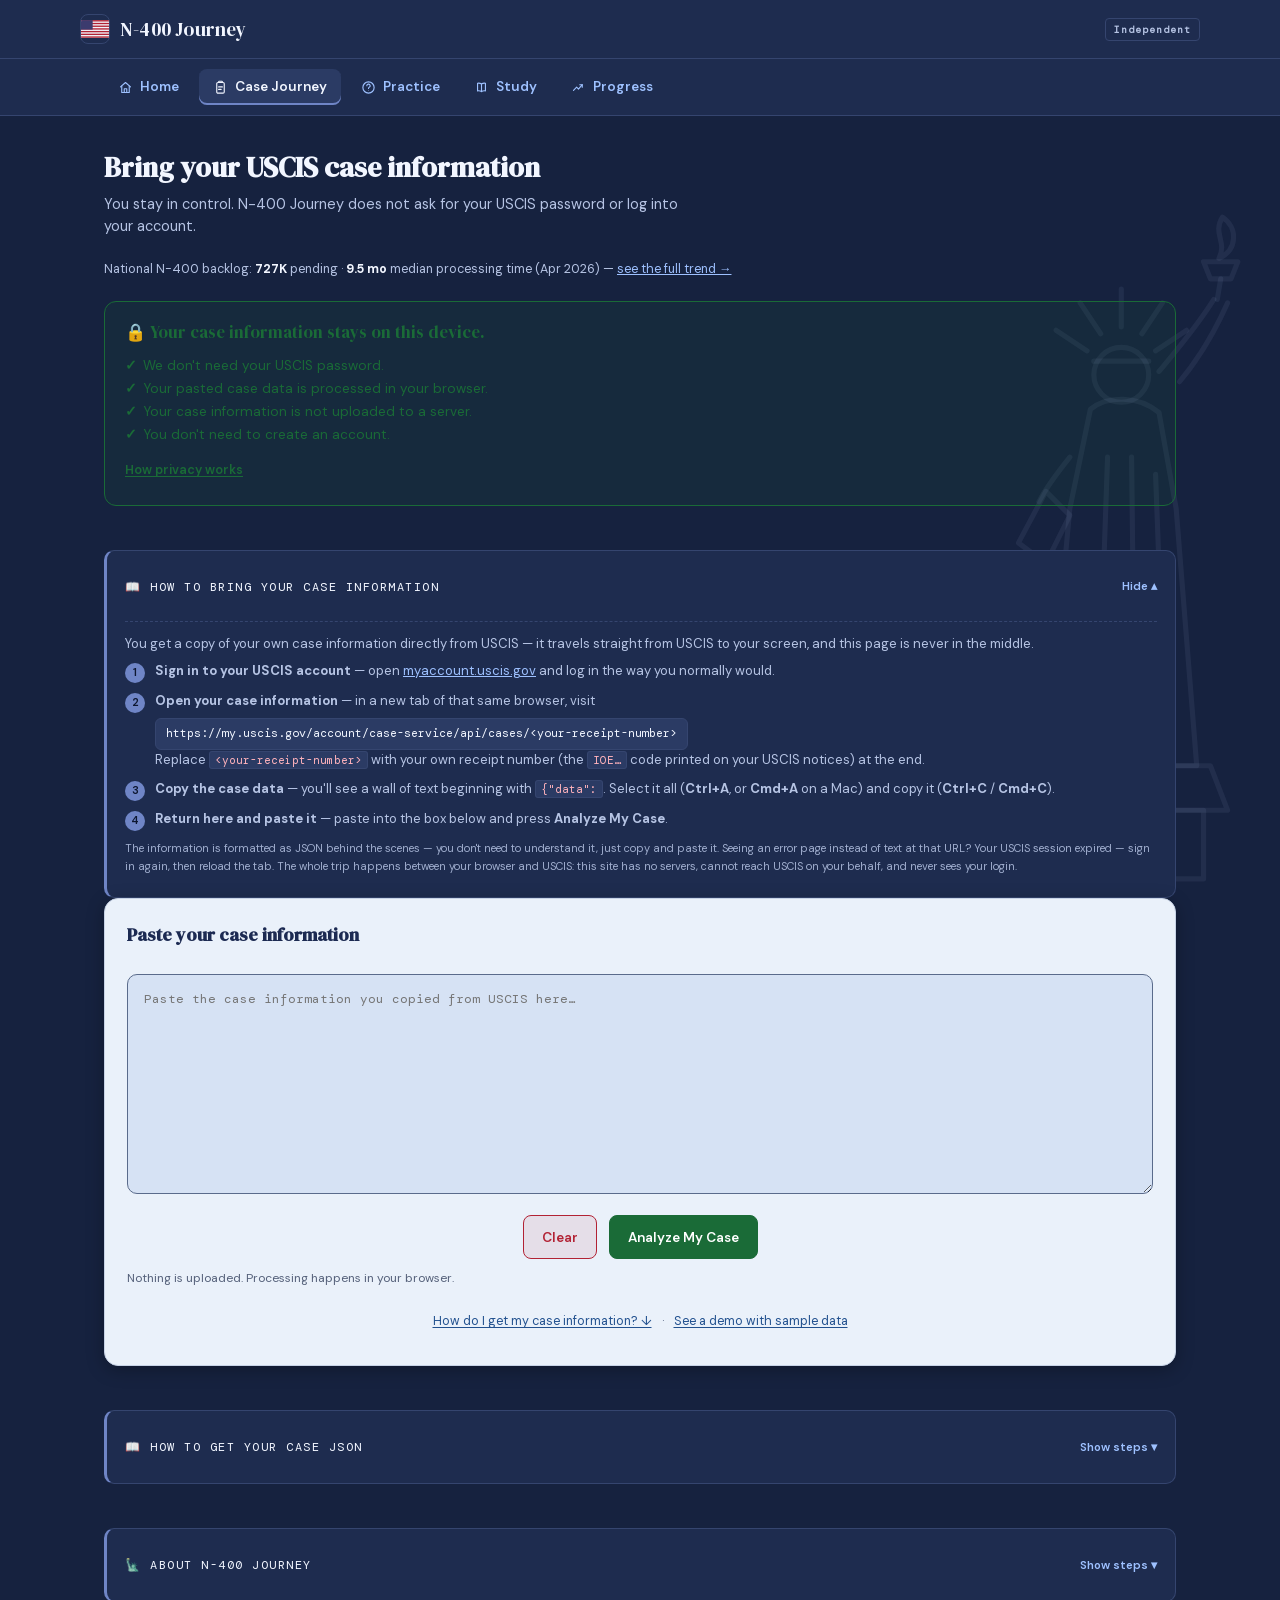
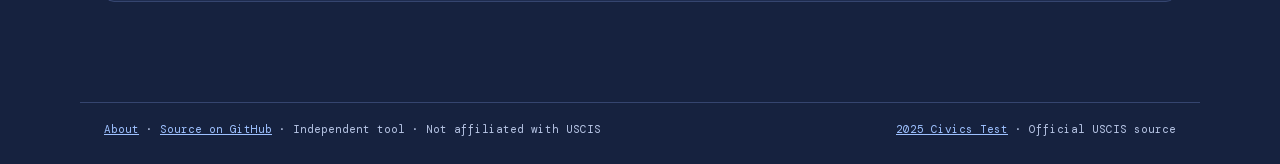
==== case.html @ 9c584781 "Fix unreadable text in Case Journey's "How privacy works" expandable The expanded paragraph used var" ====
<!DOCTYPE html>
<html lang="en">

<head>
  <meta charset="UTF-8" />
  <meta name="viewport" content="width=device-width, initial-scale=1.0" />
  <!-- Browser-enforced privacy: no outbound connections, no form submissions.
       connect-src 'none' means this page is physically unable to transmit your data. -->
  <meta http-equiv="Content-Security-Policy" content="default-src 'none'; script-src 'self'; style-src 'self' 'unsafe-inline'; font-src 'self'; img-src 'self' data:; connect-src 'none'; form-action 'none'; base-uri 'none'" />
  <title>Case Journey — Track Your N-400 Status | N-400 Journey</title>
  <meta name="description" content="Paste the case JSON from your own USCIS account to see a plain-language event timeline, appointment dates and where things stand. Part of N-400 Journey, unofficial and free." />
  <link rel="icon"
    href="data:image/svg+xml,<svg xmlns='http://www.w3.org/2000/svg' viewBox='0 0 60 38'><rect width='60' height='38' fill='%23f2f5fb'/><g fill='%23b22234'><rect y='0' width='60' height='2.9'/><rect y='5.8' width='60' height='2.9'/><rect y='11.6' width='60' height='2.9'/><rect y='17.4' width='60' height='2.9'/><rect y='23.2' width='60' height='2.9'/><rect y='29' width='60' height='2.9'/><rect y='34.8' width='60' height='2.9'/></g><rect width='25' height='20.3' fill='%233c3b6e'/></svg>" />
  <link rel="canonical" href="https://app.n400journey.workers.dev/case.html" />
  <meta name="author" content="rohitbobbili" />
  <meta name="theme-color" content="#16223f" />
  <meta property="og:type" content="website" />
  <meta property="og:site_name" content="N-400 Journey" />
  <meta property="og:title" content="Case Journey — Track Your N-400 Status | N-400 Journey" />
  <meta property="og:description" content="Paste the case JSON from your own USCIS account to see a plain-language event timeline, appointment dates and where things stand." />
  <meta property="og:url" content="https://app.n400journey.workers.dev/case.html" />
  <meta property="og:image" content="https://app.n400journey.workers.dev/og-image.png" />
  <meta property="og:image:width" content="1200" />
  <meta property="og:image:height" content="630" />
  <meta property="og:image:alt" content="N-400 Journey — an unofficial viewer for your own USCIS case data" />
  <meta name="twitter:card" content="summary_large_image" />
  <meta name="twitter:title" content="Case Journey — Track Your N-400 Status | N-400 Journey" />
  <meta name="twitter:description" content="Paste the case JSON from your own USCIS account to see a plain-language event timeline, appointment dates and where things stand." />
  <meta name="twitter:image" content="https://app.n400journey.workers.dev/og-image.png" />
  <link rel="stylesheet" href="css/style.css?v=29" />
  <link rel="stylesheet" href="css/civics.css?v=29" />
  <script type="application/ld+json">
  {
    "@context": "https://schema.org",
    "@graph": [
      {
        "@type": "WebApplication",
        "name": "N-400 Journey — Case Journey",
        "alternateName": "Unofficial USCIS Case Status JSON Viewer",
        "isPartOf": { "@type": "WebSite", "name": "N-400 Journey", "url": "https://app.n400journey.workers.dev/" },
        "url": "https://app.n400journey.workers.dev/case.html",
        "description": "Paste the case JSON from your USCIS account to see a plain-language event timeline, appointment dates and progress. Unofficial and free — runs in your browser.",
        "applicationCategory": "UtilitiesApplication",
        "operatingSystem": "Any browser",
        "browserRequirements": "Requires JavaScript",
        "isAccessibleForFree": true,
        "offers": { "@type": "Offer", "price": "0", "priceCurrency": "USD" },
        "license": "https://opensource.org/licenses/MIT",
        "isBasedOn": "https://github.com/rohitbobbili/uscis-tracker",
        "dateModified": "2026-09-27",
        "author": { "@type": "Person", "name": "rohitbobbili", "url": "https://github.com/rohitbobbili" },
        "maintainer": { "@type": "Person", "name": "rohitbobbili", "url": "https://github.com/rohitbobbili" },
        "disambiguatingDescription": "Independent open-source tool. Not affiliated with, endorsed by, or operated by USCIS or DHS, and not legal advice."
      },
      {
        "@type": "HowTo",
        "name": "How to get your USCIS case JSON",
        "description": "Retrieve your own case record from your USCIS online account so it can be read locally in the browser.",
        "totalTime": "PT3M",
        "step": [
          { "@type": "HowToStep", "position": 1, "name": "Sign in to USCIS", "text": "Open myaccount.uscis.gov and log in the way you normally would.", "url": "https://app.n400journey.workers.dev/case.html#instructions" },
          { "@type": "HowToStep", "position": 2, "name": "Open your case's data URL", "text": "In a new tab of the same browser, visit my.uscis.gov/account/case-service/api/cases/ followed by your own receipt number.", "url": "https://app.n400journey.workers.dev/case.html#instructions" },
          { "@type": "HowToStep", "position": 3, "name": "Copy everything on that page", "text": "Select all the text beginning with {\"data\": and copy it.", "url": "https://app.n400journey.workers.dev/case.html#instructions" },
          { "@type": "HowToStep", "position": 4, "name": "Paste and analyze", "text": "Paste it into the box at the top of the page and press Analyze Case.", "url": "https://app.n400journey.workers.dev/case.html#instructions" }
        ]
      }
    ]
  }
  </script>
</head>

<body>

  <!-- Statue of Liberty watermark (original line art) -->
  <svg class="statue-mark" viewBox="0 0 220 420" fill="none" stroke="currentColor" stroke-width="3"
    stroke-linecap="round" stroke-linejoin="round" aria-hidden="true">
    <path d="M163 10 C157 20 166 24 161 34 C172 29 172 16 163 10 Z" />
    <path d="M152 36 L172 36 L168 46 L156 46 Z" />
    <path d="M162 46 L160 58" />
    <path d="M158 58 C148 74 136 88 126 100" />
    <path d="M166 60 C158 78 148 94 138 106" />
    <path d="M104 74 L104 52" /> <path d="M92 78 L80 60" /> <path d="M116 78 L128 60" />
    <path d="M84 88 L66 76" /> <path d="M124 88 L142 76" />
    <circle cx="104" cy="102" r="16" />
    <path d="M88 94 L120 94" />
    <path d="M86 122 C96 114 114 114 126 124 L136 180 L148 330 L60 330 L74 180 Z" />
    <path d="M60 170 L44 200 L60 212 L74 184 Z" />
    <path d="M74 150 C66 160 60 168 56 176" />
    <path d="M96 150 L90 320" /> <path d="M110 150 L112 320" /> <path d="M124 160 L130 320" />
    <path d="M52 330 L156 330 L166 356 L42 356 Z" />
    <path d="M56 356 L152 356 L152 396 L56 396 Z" />
  </svg>

  <a class="skip-link" href="#main">Skip to the paste box</a>

  <div class="page">

    <!-- ══ HEADER — slim brand bar ══════════════════════════ -->
    <header class="header">
      <div class="hdr-inner">
        <a class="hdr-brand" href="index.html">
          <span class="hdr-mark" aria-hidden="true">
            <svg viewBox="0 0 60 38" xmlns="http://www.w3.org/2000/svg">
              <rect width="60" height="38" fill="#f2f5fb"/>
              <g fill="#b22234">
                <rect y="0" width="60" height="2.9"/><rect y="5.8" width="60" height="2.9"/>
                <rect y="11.6" width="60" height="2.9"/><rect y="17.4" width="60" height="2.9"/>
                <rect y="23.2" width="60" height="2.9"/><rect y="29" width="60" height="2.9"/>
                <rect y="34.8" width="60" height="2.9"/>
              </g>
              <rect width="25" height="20.3" fill="#3c3b6e"/>
            </svg>
          </span>
          <span class="hdr-word">N-400 Journey</span>
        </a>
        <span class="indie-badge">Independent</span>
      </div>
    </header>
    <nav class="site-nav" aria-label="Site">
      <div class="site-nav-inner">
          <a href="index.html"><svg viewBox="0 0 24 24" fill="none" stroke="currentColor" stroke-width="1.8" stroke-linecap="round" stroke-linejoin="round"><path d="M4 11 12 4l8 7"/><path d="M6 9.5V20h12V9.5"/><path d="M10 20v-6h4v6"/></svg><span>Home</span></a>
          <a href="case.html" aria-current="page"><svg viewBox="0 0 24 24" fill="none" stroke="currentColor" stroke-width="1.8" stroke-linecap="round" stroke-linejoin="round"><rect x="6" y="4" width="12" height="17" rx="2"/><path d="M9 4V3a1 1 0 0 1 1-1h4a1 1 0 0 1 1 1v1"/><path d="M9 11h6M9 15h4"/></svg><span>Case Journey</span></a>
          <a href="quiz.html"><svg viewBox="0 0 24 24" fill="none" stroke="currentColor" stroke-width="1.8" stroke-linecap="round" stroke-linejoin="round"><circle cx="12" cy="12" r="9"/><path d="M9.3 9.2a2.7 2.7 0 1 1 3.8 2.5c-.9.4-1.1 1-1.1 1.9"/><circle cx="12" cy="16.6" r=".65" fill="currentColor" stroke="none"/></svg><span>Practice</span></a>
          <a href="study.html"><svg viewBox="0 0 24 24" fill="none" stroke="currentColor" stroke-width="1.8" stroke-linecap="round" stroke-linejoin="round"><path d="M12 6.3c-1.6-1-4.2-1.4-6.3-1.1v12.2c2.1-.3 4.7.1 6.3 1.1c1.6-1 4.2-1.4 6.3-1.1V5.2c-2.1-.3-4.7.1-6.3 1.1Z"/><path d="M12 6.3v12.2"/></svg><span>Study</span></a>
          <a href="progress.html"><svg viewBox="0 0 24 24" fill="none" stroke="currentColor" stroke-width="1.8" stroke-linecap="round" stroke-linejoin="round"><path d="M4 16.5l5-5 3 3 6-7"/><path d="M14 7.5h4v4"/></svg><span>Progress</span></a>
      </div>
    </nav>

    <!-- ══ MAIN ══════════════════════════════════════════════ -->
    <main class="main" id="main">

      <div class="page-intro" style="margin-bottom:22px">
        <h1 style="color:var(--on-page)">Bring your USCIS case information</h1>
        <p>You stay in control. N-400 Journey does not ask for your USCIS password or log into your account.</p>
      </div>

      <p class="n400-context-line" id="n400ContextLine"></p>

      <div class="privacy-card">
        <div class="privacy-card-title">🔒 Your case information stays on this device.</div>
        <ul class="privacy-card-list">
          <li>We don't need your USCIS password.</li>
          <li>Your pasted case data is processed in your browser.</li>
          <li>Your case information is not uploaded to a server.</li>
          <li>You don't need to create an account.</li>
        </ul>
        <details class="privacy-card-details">
          <summary>How privacy works</summary>
          <p>Outbound connections are blocked by this page's Content-Security-Policy, which your browser enforces
            whether the code behaves or not (view source to verify) — this page is not just promising not to send
            data, it's technically unable to. A small status summary (not the full record) is saved on this
            device so it can show you what's changed since your last check; nothing is ever transmitted, and
            "Clear saved status" removes it at any time.</p>
        </details>
      </div>

      <!-- Walkthrough — open by default so a first-time visitor sees it
           without an extra click; still a <details> so it collapses out
           of the way for anyone who already knows the steps. -->
      <details class="api-guide" id="instructions" open>
        <summary>
          <h2 class="api-guide-title">📖 How to bring your case information</h2>
          <span class="guide-toggle"></span>
        </summary>
        <div class="api-guide-body">
          <p>You get a copy of your own case information directly from USCIS — it travels straight from USCIS to
            your screen, and this page is never in the middle.</p>
          <div class="api-step"><span class="step-num">1</span><span><strong>Sign in to your USCIS account</strong> — open
              <a href="https://myaccount.uscis.gov/sign-in" target="_blank"
                rel="noopener noreferrer">myaccount.uscis.gov</a> and log in the way you normally would.</span></div>
          <div class="api-step"><span class="step-num">2</span><span><strong>Open your case information</strong> — in a
              new tab of that same browser, visit<br />
              <code class="api-url">https://my.uscis.gov/account/case-service/api/cases/&lt;your-receipt-number&gt;</code><br />
              Replace <code class="inline-code">&lt;your-receipt-number&gt;</code> with your own receipt number (the
              <code class="inline-code">IOE…</code> code printed on your USCIS notices) at the end.</span></div>
          <div class="api-step"><span class="step-num">3</span><span><strong>Copy the case data</strong> —
              you'll see a wall of text beginning with <code class="inline-code">{"data":</code>. Select it all
              (<strong>Ctrl+A</strong>, or <strong>Cmd+A</strong> on a Mac) and copy it (<strong>Ctrl+C</strong> /
              <strong>Cmd+C</strong>).</span></div>
          <div class="api-step"><span class="step-num">4</span><span><strong>Return here and paste it</strong> —
              paste into the box below and press <strong>Analyze My Case</strong>.</span></div>
          <p class="guide-note">The information is formatted as JSON behind the scenes — you don't need to
            understand it, just copy and paste it. Seeing an error page instead of text at that URL? Your USCIS
            session expired — sign in again, then reload the tab. The whole trip happens between your browser and
            USCIS: this site has no servers, cannot reach USCIS on your behalf, and never sees your login.</p>
        </div>
      </details>

      <section class="input-section">
        <h2 class="input-section-title">Paste your case information</h2>
        <textarea id="jsonInput" spellcheck="false" autocomplete="off" autocorrect="off" autocapitalize="off" aria-label="Paste your case information here" placeholder="Paste the case information you copied from USCIS here…"></textarea>
        <div class="error-bar" id="errorBar" role="alert"></div>
        <p id="statusMsg" class="visually-hidden" role="status" aria-live="polite"></p>

        <div class="input-actions">
          <button class="btn btn-clear" id="clearBtn">Clear</button>
          <button class="btn btn-analyze" id="analyzeBtn">Analyze My Case</button>
        </div>
        <p class="input-note">Nothing is uploaded. Processing happens in your browser.</p>
        <div class="input-help">
          <button type="button" class="link-btn" id="helpLink">How do I get my case information? ↓</button>
          <span class="help-sep">·</span>
          <button type="button" class="link-btn" id="demoBtn">See a demo with sample data</button>
        </div>

      </section>

      <!-- Sits directly above the output it's summarizing, so the
           post-Analyze auto-scroll (which targets this element when it
           has content) lands the applicant on "what changed" first,
           rather than skipping past it into the raw case details. Still
           its own independently-shown element (not nested in #output),
           so a returning visitor sees their last known status here even
           before pasting anything new. -->
      <div class="case-status-strip" id="caseStatusStrip" style="display:none"></div>

      <!-- Output -->
      <div id="output" style="display:none">
        <div class="case-details-grid" id="caseDetailsGrid"></div>

        <section>
          <h2 class="sec-heading"><span class="star">★</span> The Road So Far — Event Timeline</h2>
          <p class="sec-note">Dates show when USCIS recorded each step. Repeated entries are grouped.</p>
          <div class="timeline" id="timeline"></div>
        </section>

        <section>
          <h2 class="sec-heading"><span class="star">★</span> Where Things Stand</h2>
          <div class="summary-card" id="summaryCard"></div>
        </section>

        <details class="tech-data-toggle">
          <summary>View technical case data</summary>
          <p class="guide-note">This is the same information above, shown as the raw record USCIS returned — the
            event codes, timestamps, and field names the timeline and summary were built from.</p>
          <pre class="tech-data-pre" id="techDataPre"></pre>
        </details>
      </div>

      <!-- Instructions (collapsible) -->
      <details class="api-guide" id="instructions">
        <summary>
          <h2 class="api-guide-title">📖 How to Get Your Case JSON</h2>
          <span class="guide-toggle"></span>
        </summary>
        <div class="api-guide-body">
          <p>The tracker reads a copy of your case record that you fetch yourself — it travels straight from USCIS to
            your screen, and this page is never in the middle.</p>
          <div class="api-step"><span class="step-num">1</span><span><strong>Sign in to USCIS</strong> — open
              <a href="https://myaccount.uscis.gov/sign-in" target="_blank"
                rel="noopener noreferrer">myaccount.uscis.gov</a> and log in the way you normally would.</span></div>
          <div class="api-step"><span class="step-num">2</span><span><strong>Open your case's data URL</strong> — in a
              new tab of that same browser, visit<br />
              <code class="api-url">https://my.uscis.gov/account/case-service/api/cases/&lt;your-receipt-number&gt;</code><br />
              Replace <code class="inline-code">&lt;your-receipt-number&gt;</code> with your own receipt number (the
              <code class="inline-code">IOE…</code> code printed on your USCIS notices) at the end.</span></div>
          <div class="api-step"><span class="step-num">3</span><span><strong>Copy everything on that page</strong> —
              you'll see a wall of text beginning with <code class="inline-code">{"data":</code>. Select it all
              (<strong>Ctrl+A</strong>, or <strong>Cmd+A</strong> on a Mac) and copy it (<strong>Ctrl+C</strong> /
              <strong>Cmd+C</strong>).</span></div>
          <div class="api-step"><span class="step-num">4</span><span><strong>Come back and analyze</strong> — paste
              into the box at the top of this page and press <strong>Analyze Case</strong>.</span></div>
          <p class="guide-note">Seeing an error page instead of text at that URL? Your USCIS session expired — sign in
            again, then reload the tab. The whole trip happens between your browser and USCIS: this site has no
            servers, cannot reach USCIS on your behalf, and never sees your login.</p>
        </div>
      </details>

      <!-- About & Important (collapsible) — one section, not two -->
      <details class="api-guide" id="about">
        <summary>
          <h2 class="api-guide-title">🗽 About N-400 Journey</h2>
          <span class="guide-toggle"></span>
        </summary>
        <div class="api-guide-body">
          <p>N-400 Journey is a personal project by one person
            (<a href="https://github.com/rohitbobbili" target="_blank" rel="noopener noreferrer">rohitbobbili</a>),
            not a company — a free companion for people navigating their own N-400 naturalization case. It has
            two independent tools.</p>

          <p><strong>Case Journey</strong> reformats the case JSON your own USCIS account already gives you into
            a plain-language event timeline. It can't look anything up or predict a decision — it only
            reorganizes data you already have. Event-code names follow the publicly published
            <a href="https://niem.github.io/model/5.0/scr/BenefitDocumentStatusCategoryCodeSimpleType/" target="_blank" rel="noopener noreferrer">NIEM
            v5.0 code list</a>; the plain-language explanations are my own reading of those codes, not official
            USCIS definitions.</p>

          <p><strong>Learning Journey</strong> is a practice quiz for the 2025 civics test's 128 official
            questions, sourced from the
            <a href="https://www.uscis.gov/sites/default/files/document/questions-and-answers/2025-Civics-Test-128-Questions-and-Answers.pdf" target="_blank" rel="noopener noreferrer">official
            USCIS 2025 Civics Test PDF</a>, including a Test Simulation mode built to the real interview format
            (up to 20 questions, 12 correct required).</p>

          <p><strong>Both run entirely in your browser.</strong> There are no servers, no accounts, and no
            analytics — case data and practice progress never leave your device. That isn't only a promise: the
            page's Content-Security-Policy forbids outbound connections and form submissions, and your browser
            enforces that whether the code behaves or not (view source to verify). Case Journey keeps a small
            status summary in local storage — status, key dates, event codes seen — so it can tell you what's
            changed the next time you check; it never keeps the full record you pasted, and "Clear saved
            status" removes it.</p>

          <p>The entire source is public under an MIT licence at
            <a href="https://github.com/rohitbobbili/uscis-tracker" target="_blank" rel="noopener noreferrer">github.com/rohitbobbili/uscis-tracker</a>.
            If something looks wrong, please
            <a href="https://github.com/rohitbobbili/uscis-tracker/issues" target="_blank" rel="noopener noreferrer">open
            an issue</a> — that's the fastest way to reach me.</p>

          <p class="guide-note">Last reviewed <time datetime="2026-09-27">27 September 2026</time>.</p>

          <div class="about-important">
            <h3>IMPORTANT</h3>
            <p><strong>N-400 Journey is an independent tool and is not affiliated with, endorsed by, or operated
              by USCIS.</strong> Nobody at USCIS has reviewed it or knows it exists. For official information
              about your case or the naturalization process, always rely on
              <a href="https://www.uscis.gov/" target="_blank" rel="noopener noreferrer">USCIS directly</a> — if
              this page and an official notice ever disagree, the notice is right.</p>
            <p>Nothing here is legal advice, and it comes with no warranty of any kind. No arrangement of
              case-status codes reliably predicts a decision or how long one will take, and civics-test practice
              doesn't guarantee a real-test result. For anything that actually matters, speak with a licensed
              immigration attorney or a DOJ-accredited representative.</p>
          </div>
        </div>
      </details>

    </main>

    <!-- ══ FOOTER ════════════════════════════════════════════ -->
    <footer class="footer">
      <div><a href="#about">About</a> · <a href="https://github.com/rohitbobbili/uscis-tracker" target="_blank" rel="noopener noreferrer">Source on GitHub</a> · Independent tool · Not affiliated with USCIS</div>
      <div><a href="https://www.uscis.gov/sites/default/files/document/questions-and-answers/2025-Civics-Test-128-Questions-and-Answers.pdf"
          target="_blank" rel="noopener noreferrer">2025 Civics Test</a> · Official USCIS source</div>
    </footer>
  </div>

  <script src="js/case-history.js?v=29"></script>
  <script src="data/n400-quarterly.js?v=29"></script>
  <script src="js/main.js?v=29"></script>
</body>

</html>
---- css/style.css ----
/* ── Self-hosted fonts ─────────────────────────────────────────
   DM Sans / DM Serif Display / DM Mono, SIL Open Font License 1.1
   (see fonts/OFL.txt). Served from this origin so the page makes no
   third-party requests at all — see the privacy note on the page.
   DM Sans is a variable font: one file per style covers every weight.
   ───────────────────────────────────────────────────────────── */
@font-face {
  font-family: 'DM Sans';
  font-style: normal;
  font-weight: 100 1000;
  font-display: swap;
  src: url('../fonts/dm-sans-upright-latin.woff2') format('woff2');
  unicode-range: U+0000-00FF, U+0131, U+0152-0153, U+02BB-02BC, U+02C6, U+02DA, U+02DC, U+0304, U+0308, U+0329, U+2000-206F, U+20AC, U+2122, U+2191, U+2193, U+2212, U+2215, U+FEFF, U+FFFD;
}
@font-face {
  font-family: 'DM Sans';
  font-style: normal;
  font-weight: 100 1000;
  font-display: swap;
  src: url('../fonts/dm-sans-upright-latin-ext.woff2') format('woff2');
  unicode-range: U+0100-02BA, U+02BD-02C5, U+02C7-02CC, U+02CE-02D7, U+02DD-02FF, U+0304, U+0308, U+0329, U+1D00-1DBF, U+1E00-1E9F, U+1EF2-1EFF, U+2020, U+20A0-20AB, U+20AD-20C0, U+2113, U+2C60-2C7F, U+A720-A7FF;
}
@font-face {
  font-family: 'DM Sans';
  font-style: italic;
  font-weight: 100 1000;
  font-display: swap;
  src: url('../fonts/dm-sans-italic-latin.woff2') format('woff2');
  unicode-range: U+0000-00FF, U+0131, U+0152-0153, U+02BB-02BC, U+02C6, U+02DA, U+02DC, U+0304, U+0308, U+0329, U+2000-206F, U+20AC, U+2122, U+2191, U+2193, U+2212, U+2215, U+FEFF, U+FFFD;
}
@font-face {
  font-family: 'DM Sans';
  font-style: italic;
  font-weight: 100 1000;
  font-display: swap;
  src: url('../fonts/dm-sans-italic-latin-ext.woff2') format('woff2');
  unicode-range: U+0100-02BA, U+02BD-02C5, U+02C7-02CC, U+02CE-02D7, U+02DD-02FF, U+0304, U+0308, U+0329, U+1D00-1DBF, U+1E00-1E9F, U+1EF2-1EFF, U+2020, U+20A0-20AB, U+20AD-20C0, U+2113, U+2C60-2C7F, U+A720-A7FF;
}
@font-face {
  font-family: 'DM Serif Display';
  font-style: normal;
  font-weight: 400;
  font-display: swap;
  src: url('../fonts/dm-serif-display-400-latin.woff2') format('woff2');
  unicode-range: U+0000-00FF, U+0131, U+0152-0153, U+02BB-02BC, U+02C6, U+02DA, U+02DC, U+0304, U+0308, U+0329, U+2000-206F, U+20AC, U+2122, U+2191, U+2193, U+2212, U+2215, U+FEFF, U+FFFD;
}
@font-face {
  font-family: 'DM Serif Display';
  font-style: normal;
  font-weight: 400;
  font-display: swap;
  src: url('../fonts/dm-serif-display-400-latin-ext.woff2') format('woff2');
  unicode-range: U+0100-02BA, U+02BD-02C5, U+02C7-02CC, U+02CE-02D7, U+02DD-02FF, U+0304, U+0308, U+0329, U+1D00-1DBF, U+1E00-1E9F, U+1EF2-1EFF, U+2020, U+20A0-20AB, U+20AD-20C0, U+2113, U+2C60-2C7F, U+A720-A7FF;
}
@font-face {
  font-family: 'DM Mono';
  font-style: normal;
  font-weight: 400;
  font-display: swap;
  src: url('../fonts/dm-mono-400-latin.woff2') format('woff2');
  unicode-range: U+0000-00FF, U+0131, U+0152-0153, U+02BB-02BC, U+02C6, U+02DA, U+02DC, U+0304, U+0308, U+0329, U+2000-206F, U+20AC, U+2122, U+2191, U+2193, U+2212, U+2215, U+FEFF, U+FFFD;
}
@font-face {
  font-family: 'DM Mono';
  font-style: normal;
  font-weight: 400;
  font-display: swap;
  src: url('../fonts/dm-mono-400-latin-ext.woff2') format('woff2');
  unicode-range: U+0100-02BA, U+02BD-02C5, U+02C7-02CC, U+02CE-02D7, U+02DD-02FF, U+0304, U+0308, U+0329, U+1D00-1DBF, U+1E00-1E9F, U+1EF2-1EFF, U+2020, U+20A0-20AB, U+20AD-20C0, U+2113, U+2C60-2C7F, U+A720-A7FF;
}

/* ── Red / White / Blue — flag palette ─────────────────────── */
:root {
  /* Page — deep navy, picked to continue the banner's own dark tone */
  --bg: #16223f;
  --on-page: #f2f6ff;
  --on-page-muted: #b6c4e4;
  --page-border: #35456f;
  /* WCAG 1.4.11 — boundaries/state indicators that must clear 3:1 */
  --ui-line: #5a6b8b;
  --page-panel: #1e2c4f;
  --page-panel-inset: #2b3b64;
  --page-link: #9ec1ff;
  --page-accent: #ef7d88;
  --rule-blue: #6f85c6;
  --surface: #eaf1fa;
  --surface2: #d6e2f4;
  --border: #c7d3e6;
  --shadow: rgba(0, 0, 0, .28);
  --navy: #1c2a52;
  --navy-dim: rgba(28, 42, 82, .08);
  --red-flag: #b22234;
  --red-flag-dim: rgba(178, 34, 52, .09);
  --gold: #7a5200;
  --gold-bright: #d4a843;
  --gold-dim: rgba(154, 103, 0, .12);
  --green: #1a6b37;
  --green-dim: rgba(26, 107, 55, .12);
  --blue: #22518f;
  --blue-dim: rgba(34, 81, 143, .12);
  --purple: #5c3d94;
  --purple-dim: rgba(92, 61, 148, .12);
  --orange: #8f4a00;
  --orange-dim: rgba(143, 74, 0, .12);
  --red: #b3222e;
  --red-dim: rgba(179, 34, 46, .1);
  --text: #1f2637;
  --text-muted: #55617a;
  --text-dim: #55637f;
  --statue: rgba(190, 212, 255, .07);
  --road: #4a5b86;
  --road-dash: #7387bd;
  --star-done: #1c2a52;
  --stripe-red: #b22234;
  --stripe-white: #f2f5fb;
  --canton: #3c3b6e;
}

* { box-sizing: border-box; margin: 0; padding: 0; }

body {
  background: var(--bg);
  color: var(--text);
  font-family: 'DM Sans', sans-serif;
  min-height: 100vh;
  line-height: 1.5;
}

a { color: var(--blue); }

.skip-link {
  position: absolute;
  left: 8px;
  top: -60px;
  z-index: 10;
  background: var(--surface);
  color: var(--navy);
  border: 2px solid var(--navy);
  border-radius: 8px;
  padding: 10px 16px;
  font-size: 14px;
  font-weight: 600;
  transition: top .15s;
}

.skip-link:focus { top: 8px; }

/* ══ SITE NAVIGATION ══════════════════════════════════════════
   Shared across all four pages (tracker, quiz, study, progress).
   Sits directly under the flag banner as its own strip. */
.site-nav {
  background: var(--page-panel);
  border-bottom: 1px solid var(--page-border);
}

.site-nav-inner {
  max-width: 1120px;
  margin: 0 auto;
  padding: 10px 24px;
  display: flex;
  flex-wrap: wrap;
  gap: 6px;
}

.site-nav a {
  display: inline-flex;
  align-items: center;
  gap: 7px;
  padding: 8px 14px;
  border-radius: 8px;
  font-size: 13.5px;
  font-weight: 600;
  color: var(--page-link);
  text-decoration: none;
  min-height: 36px;
}

.site-nav a:hover { background: var(--page-panel-inset); color: var(--on-page); }

.site-nav a[aria-current="page"] {
  background: var(--page-panel-inset);
  color: var(--on-page);
  box-shadow: inset 0 -2px 0 var(--rule-blue);
}

.site-nav a svg { width: 15px; height: 15px; flex-shrink: 0; }

/* Panel titles are real headings now; keep them looking identical. */
h2.api-guide-title { margin: 0; font-weight: inherit; }

.visually-hidden {
  position: absolute;
  width: 1px; height: 1px;
  margin: -1px; padding: 0;
  overflow: hidden;
  clip: rect(0 0 0 0);
  white-space: nowrap;
  border: 0;
}

/* Keyboard focus has to survive both the navy page and the light cards,
   so pair a dark ring with a light halo — one of the two always shows. */
:focus-visible {
  outline: 2px solid #0b1730;
  outline-offset: 2px;
  box-shadow: 0 0 0 5px #7fb6ff;
  border-radius: 4px;
}

.btn:focus-visible, summary:focus-visible { border-radius: 8px; }

/* ══ STATUE WATERMARK ═════════════════════════════════════ */
.statue-mark {
  position: fixed;
  right: -40px;
  bottom: -20px;
  height: 80vh;
  width: auto;
  pointer-events: none;
  z-index: 0;
  color: var(--statue);
}

@media (max-width: 820px) {
  .statue-mark { display: none; }
}

.page { position: relative; z-index: 1; }

/* ══ HEADER — a slim brand bar, not a full-bleed banner ═══
   Dialed back from an earlier full-width animated flag: this is a
   product used on a phone, possibly anxiously, more than once a
   week. It should read as a calm, trustworthy tool, not a hero
   section. Patriotic content still exists (the mark, the journey
   flag at Test Simulation's finish line) — just proportionate. */
.header {
  background: var(--page-panel);
  border-bottom: 1px solid var(--page-border);
  padding: 14px 24px;
}

.hdr-inner {
  max-width: 1120px;
  margin: 0 auto;
  display: flex;
  align-items: center;
  gap: 14px;
}

.hdr-brand {
  display: flex;
  align-items: center;
  gap: 10px;
  text-decoration: none;
  color: var(--on-page);
  margin-right: auto;
}

.hdr-mark {
  width: 30px;
  height: 30px;
  border-radius: 8px;
  overflow: hidden;
  flex-shrink: 0;
  border: 1px solid var(--page-border);
}

.hdr-mark svg { width: 100%; height: 100%; display: block; }

.hdr-word {
  font-family: 'DM Serif Display', serif;
  font-size: 19px;
  letter-spacing: .2px;
  line-height: 1;
}

.indie-badge {
  font-family: 'DM Mono', monospace;
  font-size: 10px;
  font-weight: 600;
  letter-spacing: 1px;
  color: var(--on-page-muted);
  background: transparent;
  border: 1px solid var(--page-border);
  border-radius: 4px;
  padding: 3px 8px;
  white-space: nowrap;
  flex-shrink: 0;
}

/* ══ MAIN ═════════════════════════════════════════════════ */
.main { max-width: 1120px; margin: 0 auto; padding: 30px 24px 70px; }

.sec-heading {
  font-family: 'DM Serif Display', serif;
  font-size: 22px;
  letter-spacing: .5px;
  color: var(--on-page);
  margin: 36px 0 18px;
  padding-bottom: 12px;
  position: relative;
}

.sec-heading::after {
  content: '';
  position: absolute;
  left: 0; bottom: 0;
  width: 100%; height: 7px;
  border-radius: 3px;
  background: linear-gradient(to bottom,
    var(--stripe-red) 0 33%,
    #ffffff 33% 67%,
    var(--rule-blue) 67% 100%);
  box-shadow: 0 0 0 1px var(--page-border);
}

.sec-heading .star { color: var(--page-accent); font-size: 15px; }

/* Input panel */
/* ══ PRIVACY CARD — prominent, plain-English, ahead of the walkthrough ══ */
.privacy-card {
  background: var(--green-dim); border: 1px solid var(--green);
  border-radius: 12px; padding: 18px 20px; margin-bottom: 20px;
}
.privacy-card-title { font-family: 'DM Serif Display', serif; font-size: 17px; color: var(--green); margin-bottom: 10px; }
.privacy-card-list { list-style: none; margin: 0 0 4px; padding: 0; }
.privacy-card-list li {
  font-size: 13.5px; color: var(--green); line-height: 1.7; padding-left: 18px; position: relative;
}
.privacy-card-list li::before { content: '✓'; position: absolute; left: 0; font-weight: 700; }
.privacy-card-details { margin-top: 8px; }
.privacy-card-details summary {
  cursor: pointer; list-style: none; font-size: 12.5px; font-weight: 600; color: var(--green);
  text-decoration: underline; text-underline-offset: 2px; min-height: 32px; display: inline-flex; align-items: center;
}
.privacy-card-details summary::-webkit-details-marker { display: none; }
.privacy-card-details p {
  margin-top: 8px; font-size: 12.5px; color: var(--on-page-muted); line-height: 1.6; max-width: 68ch;
}

.input-section {
  background: var(--surface);
  border: 1px solid var(--border);
  border-radius: 14px;
  padding: 22px;
  box-shadow: 0 4px 18px var(--shadow);
}
.input-section-title { font-family: 'DM Serif Display', serif; font-size: 18px; color: var(--navy); margin-bottom: 12px; }
.input-note { font-size: 12px; color: var(--text-muted); margin: 10px 0 0; }

textarea#jsonInput {
  width: 100%;
  min-height: 220px;
  background: var(--surface2);
  color: var(--text);
  border: 1px solid var(--border);
  border-radius: 10px;
  font-family: 'DM Mono', monospace;
  font-size: 12.5px;
  line-height: 1.6;
  padding: 14px 16px;
  resize: vertical;
  margin-top: 14px;
}

/* The paste box is the page's primary control; it has to read as one. */
textarea#jsonInput { border-color: var(--ui-line); }

textarea#jsonInput:focus { border-color: var(--navy); }

.error-bar {
  display: none;
  background: var(--red-dim);
  border: 1px solid var(--red);
  color: var(--red);
  border-radius: 8px;
  font-size: 13px;
  padding: 10px 14px;
  margin-top: 12px;
}

.error-bar.show { display: block; }

.input-actions { display: flex; justify-content: center; gap: 12px; margin-top: 14px; }

.input-help {
  display: flex;
  align-items: center;
  justify-content: center;
  gap: 8px;
  flex-wrap: wrap;
  margin-top: 12px;
  font-size: 12.5px;
}

.link-btn {
  background: none;
  border: none;
  display: inline-flex;
  align-items: center;
  min-height: 44px;
  padding: 4px 2px;
  font-family: 'DM Sans', sans-serif;
  font-size: 12.5px;
  color: var(--blue);
  text-decoration: underline;
  text-underline-offset: 2px;
  cursor: pointer;
}

.link-btn:hover { color: var(--navy); }
.help-sep { color: var(--text-dim); }

.btn {
  font-family: 'DM Sans', sans-serif;
  font-size: 13.5px;
  font-weight: 600;
  border-radius: 8px;
  padding: 9px 18px;
  min-height: 44px;
  cursor: pointer;
  border: 1px solid var(--border);
  transition: all .15s;
}

.btn-clear {
  background: var(--red-flag-dim);
  border-color: var(--red-flag);
  color: var(--red-flag);
}

.btn-clear:hover { background: var(--red-flag); color: #fff; }

.btn-analyze {
  background: var(--green);
  border-color: var(--green);
  color: #fff;
}

.btn-analyze:hover { filter: brightness(1.12); }

/* Instructions guide (collapsible) */
.api-guide {
  margin-top: 44px;
  background: var(--page-panel);
  border: 1px solid var(--page-border);
  border-left: 3px solid var(--rule-blue);
  border-radius: 10px;
  padding: 14px 18px;
}

.api-guide summary {
  cursor: pointer;
  list-style: none;
  min-height: 44px;
  display: flex;
  align-items: center;
  justify-content: space-between;
  gap: 14px;
  flex-wrap: wrap;
}

.api-guide summary::-webkit-details-marker { display: none; }

.api-guide-title {
  font-family: 'DM Mono', monospace;
  font-size: 12px;
  letter-spacing: 1.5px;
  text-transform: uppercase;
  color: var(--on-page);
}

.guide-toggle {
  font-size: 11.5px;
  font-weight: 600;
  color: var(--page-link);
  white-space: nowrap;
}

.guide-toggle::after { content: 'Show steps ▾'; }
.api-guide[open] .guide-toggle::after { content: 'Hide ▴'; }

.api-guide-body { font-size: 13px; color: var(--on-page-muted); margin-top: 12px; border-top: 1px dashed var(--page-border); padding-top: 12px; }
.api-guide-body > p { margin-bottom: 8px; }

.api-step {
  display: flex; align-items: flex-start; gap: 10px;
  font-size: 13px;
  color: var(--on-page-muted);
  margin-bottom: 8px;
  line-height: 1.6;
}

.step-num {
  flex-shrink: 0;
  width: 20px; height: 20px;
  background: var(--rule-blue);
  color: #0d1730;
  border-radius: 50%;
  display: flex; align-items: center; justify-content: center;
  font-size: 11px;
  font-weight: 600;
  margin-top: 2px;
}

.inline-code {
  background: var(--page-panel-inset);
  border: 1px solid var(--page-border);
  padding: 1px 5px;
  border-radius: 3px;
  font-family: 'DM Mono', monospace;
  font-size: 11px;
  color: #ffb3bc;
}

.api-url {
  display: inline-block;
  font-family: 'DM Mono', monospace;
  font-size: 11.5px;
  color: var(--on-page);
  background: var(--page-panel-inset);
  border: 1px solid var(--page-border);
  border-radius: 6px;
  padding: 6px 10px;
  margin-top: 6px;
  word-break: break-all;
}

.guide-note { margin-top: 9px; font-size: 11px; color: var(--on-page-muted); opacity: .85; line-height: 1.6; }

.tech-data-toggle { margin: 20px 0 0; }
.tech-data-toggle summary {
  cursor: pointer; list-style: none; font-size: 12.5px; font-weight: 600; color: var(--page-link);
  min-height: 32px; display: inline-flex; align-items: center;
}
.tech-data-toggle summary::-webkit-details-marker { display: none; }
.tech-data-toggle summary::before { content: '▾ '; font-size: 10px; }
.tech-data-toggle[open] summary::before { content: '▴ '; }
.tech-data-pre {
  background: var(--page-panel-inset); border: 1px solid var(--page-border); border-radius: 10px;
  padding: 14px 16px; margin-top: 10px; max-height: 340px; overflow: auto;
  font-family: 'DM Mono', monospace; font-size: 11px; color: var(--on-page-muted); line-height: 1.6;
  white-space: pre-wrap; word-break: break-word;
}

/* The "Important" subsection inside the merged About section — visually
   separated from the general About copy without duplicating a whole
   second disclaimer block elsewhere on the site. */
.about-important {
  margin-top: 16px;
  padding: 14px 16px;
  background: var(--red-flag-dim);
  border: 1px solid rgba(178, 34, 52, .3);
  border-radius: 10px;
}
.about-important h3 {
  font-family: 'DM Sans', sans-serif;
  font-size: 12px;
  font-weight: 700;
  letter-spacing: .4px;
  color: var(--page-accent);
  margin: 0 0 8px;
}
.about-important p { font-size: 12.5px; color: var(--on-page-muted); margin-bottom: 8px; line-height: 1.6; }
.about-important p:last-child { margin-bottom: 0; }
.about-important strong { color: var(--on-page); }

.tz-note {
  margin-top: 10px;
  font-size: 11.5px;
  font-style: italic;
  color: var(--on-page-muted);
  padding: 2px 4px 0;
}

/* ══ CARDS ════════════════════════════════════════════════ */
.case-details-grid { margin-top: 30px; }

.card {
  background: var(--surface);
  border: 1px solid var(--border);
  border-radius: 12px;
  padding: 18px 20px;
  box-shadow: 0 2px 10px var(--shadow);
  overflow: hidden;
}

.card-title {
  display: flex; align-items: center; gap: 9px;
  font-family: 'DM Serif Display', serif;
  font-size: 16px;
  letter-spacing: .8px;
  color: #ffffff;
  background: var(--navy);
  margin: -18px -20px 14px;
  padding: 12px 20px;
}

.detail-row {
  display: flex; align-items: center; justify-content: space-between;
  gap: 12px;
  padding: 7px 0;
  border-bottom: 1px dashed var(--border);
  font-size: 13.5px;
}

.detail-row:last-of-type { border-bottom: none; }
.detail-key { color: var(--text-muted); flex-shrink: 0; }
.detail-val { text-align: right; font-weight: 500; }
.detail-val.small { font-size: 12px; }
.appt-note { color: var(--text-dim); font-style: italic; }
.mono { font-family: 'DM Mono', monospace; }
.receipt-no { color: var(--red-flag); font-size: 14px; }

/* stat pills inside the Application Information card */

/* Badges */
.badge {
  display: inline-flex; align-items: center; gap: 6px;
  font-size: 11.5px;
  font-weight: 600;
  border-radius: 20px;
  padding: 3px 10px;
  white-space: nowrap;
}

.badge-blue   { background: var(--blue-dim);   color: var(--blue); }
.badge-green  { background: var(--green-dim);  color: var(--green); }
.badge-gold   { background: var(--gold-dim);   color: var(--gold); }
.badge-purple { background: var(--purple-dim); color: var(--purple); }
.badge-orange { background: var(--orange-dim); color: var(--orange); }
.badge-red    { background: var(--red-dim);    color: var(--red); }
.badge-gray   { background: var(--surface2);   color: var(--text-muted); }

/* ══ TIMELINE — the road to the flag ══════════════════════ */
.tl-terminus {
  display: grid;
  grid-template-columns: 110px 34px minmax(0, 1fr);
  gap: 12px;
  align-items: center;
  margin-bottom: 4px;
}

.tl-terminus .flag-wrap { display: flex; justify-content: center; }

.tl-terminus .label {
  font-family: 'DM Serif Display', serif;
  font-size: 13.5px;
  letter-spacing: 2px;
  text-transform: uppercase;
  color: var(--on-page);
}

.flag {
  height: 34px;
  overflow: visible;
  animation: flagwave 3.2s ease-in-out infinite;
  transform-origin: 4px 30px;
}

@keyframes flagwave {
  0%, 100% { transform: rotate(0deg) skewY(0deg); }
  30% { transform: rotate(-2.2deg) skewY(-1deg); }
  65% { transform: rotate(1.6deg) skewY(.8deg); }
}

.timeline-item { display: grid; grid-template-columns: 110px 34px minmax(0, 1fr); gap: 12px; }

.tl-date { text-align: right; padding-top: 4px; }
.tl-date-main { font-size: 12.5px; font-weight: 600; color: var(--on-page); }
.tl-date-time { font-family: 'DM Mono', monospace; font-size: 10.5px; color: var(--on-page-muted); margin-top: 2px; }

.tl-spine { display: flex; flex-direction: column; align-items: center; }

.tl-star {
  width: 20px; height: 20px;
  flex-shrink: 0;
  margin-top: 2px;
  clip-path: polygon(50% 0%, 61% 35%, 98% 35%, 68% 57%, 79% 91%, 50% 70%, 21% 91%, 32% 57%, 2% 35%, 39% 35%);
}

.tl-line {
  flex: 1;
  width: 9px;
  background: var(--road);
  border-radius: 3px;
  margin: 3px 0;
  position: relative;
  box-shadow: inset 1px 0 0 rgba(255, 255, 255, .5), inset -1px 0 0 rgba(28, 42, 82, .08);
}

.tl-line::after {
  content: '';
  position: absolute;
  left: 50%; top: 3px; bottom: 3px;
  width: 2px;
  transform: translateX(-50%);
  border-radius: 1px;
  background: repeating-linear-gradient(to bottom, var(--road-dash) 0 6px, transparent 6px 13px);
}

.tl-content {
  min-width: 0;
  overflow-wrap: anywhere;
  background: var(--surface);
  border: 1px solid var(--border);
  border-radius: 10px;
  padding: 13px 16px;
  margin-bottom: 16px;
  box-shadow: 0 2px 8px var(--shadow);
}

.tl-content-top { display: flex; align-items: flex-start; justify-content: space-between; gap: 10px; }
.tl-event-name { font-weight: 600; font-size: 14px; }

.tl-event-code, .tl-silent-code {
  font-family: 'DM Mono', monospace;
  font-size: 11px;
  color: var(--navy);
  background: var(--navy-dim);
  border: 1px solid var(--navy);
  border-radius: 4px;
  padding: 2px 8px;
  flex-shrink: 0;
}

.tl-silent-code { color: var(--purple); background: var(--purple-dim); border-color: var(--purple); }

.tl-badges { margin-top: 6px; }
.tl-event-desc { font-size: 13px; color: var(--text-muted); margin-top: 8px; line-height: 1.65; }
.tl-event-id { font-family: 'DM Mono', monospace; font-size: 10.5px; color: var(--text-dim); margin-top: 8px; }

.tl-warn {
  background: var(--red-dim);
  border: 1px solid var(--red);
  border-left: 3px solid var(--red);
  border-radius: 8px;
  color: var(--red);
  font-size: 12.5px;
  line-height: 1.6;
  padding: 9px 12px;
  margin-top: 10px;
}

.warn-flag { font-size: 13px; }

.sec-note {
  font-size: 12px;
  color: var(--on-page-muted);
  margin: -8px 0 16px;
}

.tl-count {
  font-family: 'DM Mono', monospace;
  font-size: 12px;
  color: var(--navy);
  background: var(--navy-dim);
  border-radius: 4px;
  padding: 1px 6px;
  margin-left: 4px;
}

.tl-occurrences { margin-top: 10px; }

.tl-occurrences summary {
  cursor: pointer;
  display: flex;
  align-items: center;
  min-height: 44px;
  font-size: 12px;
  color: var(--blue);
  list-style: none;
}

.tl-occurrences summary::-webkit-details-marker { display: none; }
.tl-occurrences summary::after { content: ' ▾'; }
.tl-occurrences[open] summary::after { content: ' ▴'; }

.tl-occurrences ul {
  list-style: none;
  margin-top: 8px;
  padding-left: 12px;
  border-left: 2px solid var(--border);
}

.tl-occurrences li {
  font-size: 12px;
  color: var(--text-muted);
  padding: 3px 0;
}

.occ-when { font-family: 'DM Mono', monospace; }
.occ-warn { color: var(--red); margin-left: 8px; }

/* ══ SUMMARY + JOURNEY ════════════════════════════════════ */
.summary-card {
  background: var(--surface);
  border: 1px solid var(--border);
  border-radius: 14px;
  padding: 24px 26px;
  box-shadow: 0 4px 18px var(--shadow);
}

.progress-track {
  background: var(--surface2);
  background-image: repeating-linear-gradient(135deg,
    rgba(178, 34, 52, .045) 0 12px, transparent 12px 24px);
  border: 1px solid var(--border);
  border-radius: 12px;
  padding: 18px 20px 14px;
  margin-bottom: 20px;
}

.progress-label {
  font-family: 'DM Serif Display', serif;
  font-size: 12.5px;
  letter-spacing: 2.5px;
  text-transform: uppercase;
  color: var(--navy);
  margin-bottom: 16px;
}

.progress-steps { display: flex; align-items: flex-start; flex-wrap: wrap; row-gap: 10px; }

.progress-step-inner { display: flex; flex-direction: column; align-items: center; gap: 7px; width: 82px; }

.pstar { width: 30px; height: 30px; position: relative; }

.pstar .shape {
  position: absolute; inset: 0;
  clip-path: polygon(50% 0%, 61% 35%, 98% 35%, 68% 57%, 79% 91%, 50% 70%, 21% 91%, 32% 57%, 2% 35%, 39% 35%);
}

.pstar.done .shape { background: var(--star-done); }

.pstar.pending .shape { background: var(--ui-line); }
.pstar.pending .shape::after {
  content: '';
  position: absolute; inset: 3px;
  clip-path: polygon(50% 0%, 61% 35%, 98% 35%, 68% 57%, 79% 91%, 50% 70%, 21% 91%, 32% 57%, 2% 35%, 39% 35%);
  background: var(--surface2);
}

.pstar.active .shape { background: var(--red-flag); animation: starpulse 1.8s ease-in-out infinite; }

@keyframes starpulse {
  0%, 100% { transform: scale(1); opacity: 1; }
  50% { transform: scale(1.18); opacity: .75; }
}

.progress-step-name { font-size: 10.5px; color: var(--text-muted); text-align: center; line-height: 1.3; }

.progress-connector {
  flex: 1;
  height: 6px;
  min-width: 14px;
  margin-top: 12px;
  border-radius: 3px;
  background: var(--ui-line);
}

.progress-connector.filled {
  background: linear-gradient(to bottom,
    var(--stripe-red) 0 33%,
    var(--stripe-white) 33% 67%,
    var(--canton) 67% 100%);
  box-shadow: 0 0 0 1px var(--border);
}

.sum-body { font-size: 14px; line-height: 1.7; }
.sum-body p { margin-bottom: 10px; }

.hl   { color: var(--red-flag); font-weight: 600; }
.hl-g { color: var(--green); font-weight: 700; }
.hl-r { color: var(--red);   font-weight: 600; }
.ok-line { color: var(--green); }
.code-chip { font-size: 12px; color: var(--navy); }

/* ══ FOOTER ═══════════════════════════════════════════════ */
.footer {
  border-top: 1px solid var(--page-border);
  padding: 18px 24px 26px;
  display: flex;
  align-items: center;
  justify-content: space-between;
  gap: 10px;
  flex-wrap: wrap;
  max-width: 1120px;
  margin: 30px auto 0;
  font-family: 'DM Mono', monospace;
  font-size: 11px;
  color: var(--on-page-muted);
}

.footer a { color: var(--page-link); }
.api-guide a { color: var(--page-link); }

/* ══ RESPONSIVE ═══════════════════════════════════════════ */
@media (max-width: 700px) {
  .hdr-word { font-size: 16px; }
  .indie-badge { font-size: 9px; letter-spacing: .6px; padding: 2px 6px; }
}

@media (max-width: 620px) {
  .timeline-item, .tl-terminus { grid-template-columns: 64px 24px minmax(0, 1fr); gap: 8px; }
  .tl-date-main { font-size: 11px; }
}

/* Narrow screens: shrink the journey steps so every stage stays on screen */
@media (max-width: 520px) {
  .progress-track { padding: 16px 12px 12px; }
  .progress-step-inner { width: 52px; gap: 5px; }
  .pstar { width: 24px; height: 24px; }
  .progress-step-inner .flag { height: 24px !important; }
  .progress-step-name { font-size: 9.5px; }
  .progress-connector { min-width: 6px; height: 5px; margin-top: 9px; }
}

@media (max-width: 380px) {
  .progress-step-inner { width: 46px; }
  .progress-step-name { font-size: 9px; }
}

/* ══ REDUCED MOTION ═══════════════════════════════════════ */
@media (prefers-reduced-motion: reduce) {
  .flag { animation: none; }
  .pstar.active .shape { animation: none; }
  * { transition: none !important; }
}

/* ══ PRINT ════════════════════════════════════════════════ */
@media print {
  body { background: #fff; color: #1f2637; }

  /* On paper the dark page furniture has to flip back to ink on white */
  .sec-heading, .tl-date-main, .tl-terminus .label, .api-guide-title { color: #1c2a52; }
  .sec-note, .tz-note, .tl-date-time { color: #444d63; }
  .tl-line { background: #d3dded; }
  .statue-mark, .input-section, .api-guide, .footer { display: none; }

  .header {
    background: none;
    padding: 0 0 12px;
    border-bottom: 2px solid #1c2a52;
  }

  .hdr-word, .hdr-brand { color: #1c2a52; }
  .indie-badge { color: #55617a; background: none; border-color: #c7d3e6; }

  .card, .summary-card, .tl-content {
    background: #fff;
    box-shadow: none;
    break-inside: avoid;
  }

  .card-title { -webkit-print-color-adjust: exact; print-color-adjust: exact; }
  .timeline-item { break-inside: avoid; }
  .guide-toggle { display: none; }
  .main { padding-top: 12px; }
}
---- css/civics.css ----
/* ═════════════════════════════════════════════════════════════
   CIVICS PRACTICE — shared components for quiz.html, study.html
   and progress.html. Loaded alongside style.css, which supplies
   fonts, page tokens, the flag header and site nav.
   ═════════════════════════════════════════════════════════════ */

.civics-main { max-width: 780px; margin: 0 auto; padding: 30px 24px 70px; }
.civics-main.wide { max-width: 1000px; }

.page-intro { margin-bottom: 28px; }
.page-intro h1 {
  font-family: 'DM Serif Display', serif;
  font-size: 28px;
  color: var(--on-page);
  margin-bottom: 6px;
}
.page-intro p { color: var(--on-page-muted); font-size: 14.5px; max-width: 60ch; }

/* ══ MODE SELECTION ═══════════════════════════════════════════ */
.mode-grid {
  display: grid;
  grid-template-columns: repeat(auto-fit, minmax(210px, 1fr));
  gap: 14px;
  margin-bottom: 8px;
}

.mode-card {
  background: var(--surface);
  border: 1px solid var(--border);
  border-top: 3px solid var(--navy);
  border-radius: 14px;
  padding: 18px 18px 16px;
  text-align: left;
  cursor: pointer;
  font-family: inherit;
  min-height: 44px;
  transition: transform .12s ease, box-shadow .12s ease;
}
.mode-card:hover { box-shadow: 0 6px 18px var(--shadow); transform: translateY(-1px); }
.mode-card:active { transform: translateY(0) scale(.99); }

.mode-card-count {
  font-family: 'DM Serif Display', serif;
  font-size: 26px;
  color: var(--navy);
  line-height: 1;
}
.mode-card-name { font-weight: 600; font-size: 14.5px; margin-top: 6px; color: var(--text); }
.mode-card-desc { font-size: 12.5px; color: var(--text-muted); margin-top: 4px; line-height: 1.5; }

.mode-card.accent { border-top-color: var(--red-flag); }
.mode-card.accent .mode-card-count { color: var(--red-flag); }

a.mode-card, a.mode-card:visited {
  display: block;
  color: inherit;
  text-decoration: none;
}

a.btn, a.btn-ghost-panel, a.btn:visited, a.btn-ghost-panel:visited {
  text-decoration: none;
  display: inline-flex;
  align-items: center;
}
.mode-card:disabled, .mode-card[aria-disabled="true"] {
  opacity: .55;
  cursor: not-allowed;
  transform: none;
  box-shadow: none;
}

.mode-section-label {
  font-family: 'DM Mono', monospace;
  font-size: 11px;
  letter-spacing: 1.5px;
  text-transform: uppercase;
  color: var(--on-page-muted);
  margin: 26px 0 10px;
}

/* ══ TEST SIMULATION — the primary quiz experience ═══════════ */
.sim-hero {
  background: var(--navy);
  border-left: 4px solid var(--red-flag);
  border-radius: 4px;
  padding: 28px 28px 26px;
  margin-bottom: 26px;
  color: #fff;
}
.sim-hero-eyebrow { font-size: 12.5px; color: #aebbe6; font-weight: 600; }
.sim-hero-title {
  font-family: 'DM Serif Display', serif;
  font-size: 24px;
  margin: 5px 0 10px;
}
.sim-hero-desc { font-size: 14px; color: #ccd6f4; max-width: 58ch; line-height: 1.6; }
.sim-hero-stats {
  display: flex; flex-wrap: wrap; row-gap: 4px; column-gap: 18px;
  margin: 18px 0 20px;
  font-family: 'DM Mono', monospace; font-size: 12.5px; color: #dbe3f7;
}
.sim-hero-stats strong { color: #fff; }
.sim-hero .btn-sim-start {
  background: #fff; color: var(--navy); border: 1px solid #fff;
}
.sim-hero .btn-sim-start:hover { background: #eef2fb; }

.sim-badge {
  display: inline-flex; align-items: center; gap: 6px;
  font-family: 'DM Mono', monospace; font-size: 11px; letter-spacing: .3px;
  color: var(--rule-blue); margin-bottom: 8px;
}
.sim-badge::before {
  content: ''; width: 6px; height: 6px; border-radius: 50%; background: var(--rule-blue);
}

/* ══ QUESTION SESSION ═════════════════════════════════════════ */
.session-head {
  display: flex;
  align-items: center;
  justify-content: space-between;
  gap: 12px;
  margin-bottom: 10px;
  flex-wrap: wrap;
}

.session-count { font-family: 'DM Mono', monospace; font-size: 13px; color: var(--on-page-muted); }
.session-count strong { color: var(--on-page); font-weight: 600; }

.session-score {
  display: flex;
  align-items: center;
  gap: 6px;
  font-family: 'DM Mono', monospace;
  font-size: 13px;
  color: var(--on-page-muted);
}
.session-score .n-correct { color: #7fd99a; font-weight: 600; }
.session-score .n-incorrect { color: #ff9aa2; font-weight: 600; }

.progress-bar-track {
  height: 8px;
  border-radius: 4px;
  background: var(--page-panel-inset);
  overflow: hidden;
  margin-bottom: 24px;
}
.progress-bar-fill {
  height: 100%;
  background: linear-gradient(90deg, var(--rule-blue), var(--red-flag));
  border-radius: 4px;
  width: 0%;
  transition: width .35s cubic-bezier(.16,1,.3,1);
}
@media (prefers-reduced-motion: reduce) { .progress-bar-fill { transition: none; } }

.q-card {
  background: var(--surface);
  border: 1px solid var(--border);
  border-radius: 16px;
  padding: 26px 24px;
  box-shadow: 0 4px 18px var(--shadow);
}

.q-category {
  display: inline-flex;
  align-items: center;
  gap: 6px;
  font-size: 11.5px;
  font-weight: 600;
  padding: 3px 10px;
  border-radius: 20px;
  margin-bottom: 14px;
}

.q-current-chip {
  display: inline-flex;
  align-items: center;
  font-family: 'DM Mono', monospace;
  font-size: 10px;
  font-weight: 700;
  letter-spacing: .8px;
  color: var(--orange);
  border: 1px solid var(--orange);
  border-radius: 20px;
  padding: 2px 8px;
  margin: 0 0 14px 6px;
}

.q-text {
  font-family: 'DM Serif Display', serif;
  font-size: 23px;
  line-height: 1.35;
  color: var(--text);
  margin-bottom: 6px;
}

.q-hint { font-size: 12.5px; color: var(--text-muted); margin-bottom: 18px; }
.q-flag {
  display: inline-block;
  font-size: 11.5px;
  color: var(--orange);
  background: var(--orange-dim);
  border-radius: 6px;
  padding: 3px 9px;
  margin: 2px 0 16px;
}

.choices { display: flex; flex-direction: column; gap: 10px; }

.choice {
  display: flex;
  align-items: center;
  gap: 12px;
  width: 100%;
  min-height: 52px;
  padding: 13px 16px;
  border: 1.5px solid var(--border);
  background: var(--surface2);
  border-radius: 10px;
  font-family: 'DM Sans', sans-serif;
  font-size: 15px;
  line-height: 1.4;
  color: var(--text);
  text-align: left;
  cursor: pointer;
}
.choice:hover:not(:disabled) { border-color: var(--navy); background: var(--surface); }
.choice:active:not(:disabled) { transform: scale(.99); }

.choice-mark {
  flex-shrink: 0;
  width: 22px; height: 22px;
  border-radius: 50%;
  border: 2px solid var(--ui-line);
  display: flex; align-items: center; justify-content: center;
  background: var(--surface);
}
.choice[data-multi] .choice-mark { border-radius: 5px; }
.choice-mark svg { width: 13px; height: 13px; opacity: 0; }

.choice.is-selected .choice-mark { border-color: var(--navy); background: var(--navy); }
.choice.is-selected .choice-mark svg { opacity: 1; stroke: #fff; }

.choice.is-correct {
  border-color: var(--green);
  background: var(--green-dim);
}
.choice.is-correct .choice-mark { border-color: var(--green); background: var(--green); }
.choice.is-correct .choice-mark svg { opacity: 1; stroke: #fff; }

.choice.is-incorrect {
  border-color: var(--red);
  background: var(--red-dim);
}
.choice.is-incorrect .choice-mark { border-color: var(--red); background: var(--red); }
.choice.is-incorrect .choice-mark svg { opacity: 1; stroke: #fff; }

.choice:disabled { cursor: default; }
.choice:disabled:not(.is-correct):not(.is-incorrect) { opacity: .6; }

.q-feedback {
  margin-top: 18px;
  padding: 14px 16px;
  border-radius: 10px;
  font-size: 14px;
  line-height: 1.6;
  display: none;
}
.q-feedback.show { display: block; }
.q-feedback.ok { background: var(--green-dim); border: 1px solid var(--green); color: var(--text); }
.q-feedback.no { background: var(--red-dim); border: 1px solid var(--red); color: var(--text); }
.q-feedback-lead { font-weight: 600; margin-bottom: 4px; }
.q-feedback-lead.ok-text { color: var(--green); }
.q-feedback-lead.no-text { color: var(--red); }
.q-feedback-note { font-size: 12.5px; color: var(--text-muted); margin-top: 8px; }

.session-actions { display: flex; justify-content: space-between; align-items: center; margin-top: 20px; gap: 10px; flex-wrap: wrap; }
.session-actions-right { display: flex; gap: 10px; margin-left: auto; }

.q-bookmark {
  display: inline-flex; align-items: center; gap: 6px;
  background: none; border: 1px solid var(--border);
  border-radius: 8px; padding: 9px 14px; min-height: 44px;
  font-size: 13px; font-weight: 600; color: var(--text-muted);
  cursor: pointer;
}
.q-bookmark svg { width: 15px; height: 15px; }
.q-bookmark.is-on { color: var(--gold); border-color: var(--gold); background: var(--gold-dim); }

/* ══ RESULTS ═══════════════════════════════════════════════════ */
.results-card {
  background: var(--surface);
  border: 1px solid var(--border);
  border-radius: 16px;
  padding: 32px 28px;
  text-align: center;
  box-shadow: 0 4px 18px var(--shadow);
}

.results-kicker {
  font-size: 15px;
  font-weight: 700;
  color: var(--navy);
  margin-bottom: 10px;
}
.results-kicker.short-of-goal { color: var(--text-muted); }

.results-score {
  font-family: 'DM Serif Display', serif;
  font-size: 56px;
  line-height: 1;
  color: var(--navy);
}
.results-score .pct-sign { font-size: 30px; }
.results-label { font-size: 13.5px; color: var(--text-muted); margin-top: 6px; }
.results-message { font-size: 16px; margin: 18px 0 4px; max-width: 46ch; margin-inline: auto; }

.results-stats {
  display: grid;
  grid-template-columns: repeat(3, 1fr);
  gap: 10px;
  margin: 22px 0;
}
.result-stat { background: var(--surface2); border-radius: 10px; padding: 12px 8px; }
.result-stat-val { font-family: 'DM Serif Display', serif; font-size: 22px; color: var(--navy); }
.result-stat-lbl { font-size: 10.5px; letter-spacing: .5px; text-transform: uppercase; color: var(--text-muted); margin-top: 2px; }

.results-actions { display: flex; flex-wrap: wrap; gap: 10px; justify-content: center; margin-top: 20px; }

/* ══ MISSED-QUESTION REVIEW ═══════════════════════════════════ */
.review-list { display: flex; flex-direction: column; gap: 12px; margin-top: 10px; }
.review-item { background: var(--surface); border: 1px solid var(--border); border-left: 3px solid var(--red); border-radius: 12px; padding: 16px 18px; text-align: left; }
.review-q { font-weight: 600; font-size: 14.5px; margin-bottom: 10px; }
.review-row { display: flex; gap: 8px; font-size: 13.5px; margin-bottom: 4px; align-items: flex-start; }
.review-row .lbl { flex-shrink: 0; width: 78px; color: var(--text-muted); font-size: 11.5px; text-transform: uppercase; letter-spacing: .4px; padding-top: 2px; }
.review-row.wrong .val { color: var(--red); }
.review-row.right .val { color: var(--green); font-weight: 600; }
.review-note { font-size: 12.5px; color: var(--text-muted); margin-top: 8px; padding-top: 8px; border-top: 1px dashed var(--border); }

/* ══ STUDY MODE ════════════════════════════════════════════════ */
.study-toolbar { display: flex; flex-wrap: wrap; gap: 10px; margin-bottom: 18px; align-items: center; }
.study-search {
  flex: 1; min-width: 200px;
  background: var(--surface); border: 1.5px solid var(--ui-line);
  border-radius: 10px; padding: 11px 14px; font-size: 14px; color: var(--text);
  font-family: 'DM Sans', sans-serif;
}
.study-search::placeholder { color: var(--text-dim); }
.study-filter {
  background: var(--surface); border: 1px solid var(--border); border-radius: 10px;
  padding: 10px 12px; font-size: 13px; color: var(--text); min-height: 44px;
  font-family: 'DM Sans', sans-serif;
}
.study-count { font-size: 12.5px; color: var(--on-page-muted); margin-bottom: 14px; }

.study-list { display: flex; flex-direction: column; gap: 10px; }
.study-item { background: var(--surface); border: 1px solid var(--border); border-radius: 12px; overflow: hidden; }
.study-item-head {
  width: 100%; display: flex; align-items: center; gap: 12px;
  padding: 14px 16px; background: none; border: none; cursor: pointer;
  text-align: left; font-family: inherit; min-height: 44px;
}
.study-item-num { font-family: 'DM Mono', monospace; font-size: 11px; color: var(--text-dim); flex-shrink: 0; width: 26px; }
.study-item-q { flex: 1; font-size: 14.5px; font-weight: 500; min-width: 0; }
.study-item-chevron { width: 16px; height: 16px; flex-shrink: 0; transition: transform .15s ease; color: var(--text-muted); }
.study-item.is-open .study-item-chevron { transform: rotate(180deg); }
@media (prefers-reduced-motion: reduce) { .study-item-chevron { transition: none; } }

/* Narrow screens: badge/CURRENT chip stay on one line, the question drops
   to its own full-width line rather than getting squeezed sideways. */
@media (max-width: 480px) {
  .study-item-head { flex-wrap: wrap; row-gap: 6px; }
  .study-item-q { flex-basis: 100%; order: 4; }
  .badge { flex-shrink: 0; }
}

.study-item-body { display: none; padding: 0 16px 16px 54px; }
.study-item.is-open .study-item-body { display: block; }
.study-answers { font-size: 14px; color: var(--text); line-height: 1.7; }
.study-answers strong { color: var(--green); }
.study-item-note { font-size: 12px; color: var(--orange); margin-top: 8px; }
.study-item-actions { display: flex; gap: 8px; margin-top: 12px; }
.study-bookmark-btn {
  display: inline-flex; align-items: center; gap: 5px;
  background: none; border: 1px solid var(--border); border-radius: 7px;
  padding: 6px 11px; font-size: 12px; font-weight: 600; color: var(--text-muted); cursor: pointer;
  min-height: 32px;
}
.study-bookmark-btn svg { width: 13px; height: 13px; }
.study-bookmark-btn.is-on { color: var(--gold); border-color: var(--gold); background: var(--gold-dim); }
.study-empty { text-align: center; padding: 40px 20px; color: var(--on-page-muted); font-size: 14px; }

/* ══ PROGRESS DASHBOARD ═══════════════════════════════════════ */
.stat-row { display: grid; grid-template-columns: repeat(auto-fit, minmax(130px, 1fr)); gap: 12px; margin-bottom: 24px; }
.stat-tile {
  background: var(--surface); border: 1px solid var(--border); border-radius: 12px;
  padding: 16px; text-align: center;
  font-family: 'DM Sans', sans-serif; width: 100%; min-height: 44px;
}
.stat-tile-icon { width: 22px; height: 22px; margin: 0 auto 8px; color: var(--navy); }
.stat-tile-val { font-family: 'DM Serif Display', serif; font-size: 26px; color: var(--navy); line-height: 1; }
.stat-tile-lbl { font-size: 11px; color: var(--text-muted); margin-top: 4px; }
.stat-tile.streak .stat-tile-icon { color: var(--red-flag); }
.stat-tile.streak .stat-tile-val { color: var(--red-flag); }

button.stat-tile:disabled { cursor: default; }
.stat-tile-action { cursor: pointer; transition: border-color .12s ease, transform .12s ease; }
.stat-tile-action .stat-tile-lbl { color: var(--rule-blue); font-weight: 600; }
.stat-tile-action:hover { border-color: var(--rule-blue); transform: translateY(-1px); }
.stat-tile-action:active { transform: translateY(0); }

.mastery-bar {
  display: flex; height: 22px; border-radius: 11px; overflow: hidden;
  border: 1px solid var(--border); margin: 10px 0 12px;
}
.mastery-seg { height: 100%; }
.mastery-seg.mastered { background: var(--green); }
.mastery-seg.learning { background: var(--gold-bright, #d4a843); }
.mastery-seg.missed { background: var(--red); }
.mastery-seg.new { background: var(--surface2); }
.mastery-legend { display: flex; flex-wrap: wrap; gap: 14px; font-size: 12px; color: var(--text-muted); margin-bottom: 26px; }
.mastery-legend span { display: inline-flex; align-items: center; gap: 6px; }
.mastery-dot { width: 9px; height: 9px; border-radius: 50%; display: inline-block; }
.mastery-dot.mastered { background: var(--green); }
.mastery-dot.learning { background: var(--gold-bright, #d4a843); }
.mastery-dot.missed { background: var(--red); }
.mastery-dot.new { background: var(--border); }

.cat-list { display: flex; flex-direction: column; gap: 10px; margin-bottom: 28px; }
.cat-row { background: var(--surface); border: 1px solid var(--border); border-radius: 10px; padding: 12px 16px; }
.cat-row-top { display: flex; justify-content: space-between; font-size: 13.5px; margin-bottom: 8px; }
.cat-row-name { font-weight: 600; }
.cat-row-frac { color: var(--text-muted); font-family: 'DM Mono', monospace; font-size: 12px; }
.cat-row-track { height: 6px; border-radius: 3px; background: var(--surface2); overflow: hidden; }
.cat-row-fill { height: 100%; background: var(--green); border-radius: 3px; }

.session-history { display: flex; flex-direction: column; gap: 8px; }
.session-row { display: flex; justify-content: space-between; align-items: center; background: var(--surface); border: 1px solid var(--border); border-radius: 10px; padding: 11px 15px; font-size: 13px; }
.session-row-mode { font-weight: 600; }
.session-row-when { color: var(--text-muted); font-size: 11.5px; }
.session-row-score { font-family: 'DM Mono', monospace; font-weight: 600; }
.session-row-score.pass { color: var(--green); }
.session-row-score.fail { color: var(--orange); }

.empty-panel {
  text-align: center; padding: 48px 24px; background: var(--surface);
  border: 1px solid var(--border); border-radius: 16px; color: var(--text-muted);
}
.empty-panel-icon { width: 40px; height: 40px; margin: 0 auto 14px; color: var(--ui-line); }
.empty-panel h2 { font-family: 'DM Serif Display', serif; font-size: 19px; color: var(--text); margin-bottom: 6px; }

/* ══ SHARED BUTTONS (session/results/study contexts) ═══════════ */
.btn-ghost-panel {
  background: var(--page-panel-inset); color: var(--on-page);
  border: 1px solid var(--page-border); border-radius: 8px;
  padding: 9px 18px; min-height: 44px; font-size: 13.5px; font-weight: 600; cursor: pointer;
}
.btn-ghost-panel:hover { border-color: var(--rule-blue); }

/* ══ CONFETTI ══════════════════════════════════════════════════ */
.confetti-layer { position: fixed; inset: 0; pointer-events: none; z-index: 50; overflow: hidden; }
.confetti-piece {
  position: absolute; top: -10px; width: 8px; height: 14px; opacity: .9;
  animation: confetti-fall linear forwards;
  border-radius: 2px;
}
@keyframes confetti-fall {
  0%   { transform: translateY(0) translateX(0) rotate(0deg); opacity: 1; }
  100% { transform: translateY(105vh) translateX(var(--drift)) rotate(var(--spin)); opacity: 0; }
}
@media (prefers-reduced-motion: reduce) {
  .confetti-piece { animation: none; display: none; }
}

/* ══ RESPONSIVE ════════════════════════════════════════════════ */
@media (max-width: 620px) {
  .q-text { font-size: 20px; }
  .results-score { font-size: 46px; }
  .results-stats { grid-template-columns: repeat(3, 1fr); gap: 8px; }
  .study-item-body { padding-left: 16px; }
  .session-actions { flex-direction: column; align-items: stretch; }
  .session-actions-right { margin-left: 0; }
}

/* ═════════════════════════════════════════════════════════════
   MILESTONE PATH — the journey motif. A calm alternative to the
   flag/star system: dots on a line, done / active / upcoming.
   Used on the hub hero and the Test Simulation progress header.
   ═════════════════════════════════════════════════════════════ */
.milestone-path {
  display: flex;
  align-items: flex-start;
  gap: 2px;
}
.milestone-path .ms-step { display: flex; flex-direction: column; align-items: center; flex: 1; min-width: 0; }
.milestone-path .ms-dot {
  position: relative;
  width: 26px; height: 26px; border-radius: 50%;
  display: flex; align-items: center; justify-content: center;
  border: 1.5px solid var(--ui-line); background: transparent; flex-shrink: 0;
  color: var(--on-page-muted);
}
.milestone-path .ms-dot svg { width: 13px; height: 13px; stroke: currentColor; }
.milestone-path .ms-step.done .ms-dot { background: var(--star-done); border-color: var(--star-done); color: #fff; }
.milestone-path .ms-step.active .ms-dot { border-color: var(--gold-bright, #d4a843); color: var(--gold-bright, #d4a843); border-width: 2px; }
.journey-badge-dot {
  position: absolute; top: -2px; right: -2px;
  width: 9px; height: 9px; border-radius: 50%;
  background: var(--red-flag); border: 1.5px solid var(--bg);
}
.milestone-path .ms-line { flex: 1; height: 2px; background: var(--page-border); margin-top: 10px; }
.milestone-path .ms-step.done + .ms-line, .milestone-path .ms-line.done { background: var(--star-done); }
.milestone-path .ms-label {
  font-size: 10.5px; color: var(--on-page-muted); text-align: center; margin-top: 6px;
  line-height: 1.25; max-width: 70px;
}
.milestone-path .ms-step.active .ms-label { color: var(--on-page); font-weight: 600; }

@media (prefers-reduced-motion: no-preference) {
  .milestone-path .ms-step.done .ms-dot { transition: background .25s ease, border-color .25s ease; }
}

/* ═════════════════════════════════════════════════════════════
   HUB PAGE — index.html only. Hero, version banner, the two
   pillar cards, and the compact disclaimer strip.
   ═════════════════════════════════════════════════════════════ */
.hub-hero { margin-bottom: 30px; }
.hub-hero h1 {
  font-family: 'DM Serif Display', serif;
  font-size: 34px;
  color: var(--on-page);
  margin-bottom: 8px;
}
.hub-tagline {
  font-family: 'DM Serif Display', serif; font-style: italic;
  color: var(--on-page); font-size: 19px; max-width: 52ch; margin-bottom: 10px;
}
.hub-hero-desc { color: var(--on-page-muted); font-size: 15px; max-width: 56ch; line-height: 1.6; margin-bottom: 20px; }
.hub-hero-actions { display: flex; flex-wrap: wrap; gap: 12px; margin-bottom: 14px; }
.hub-hero-actions .btn, .hub-hero-actions .btn-ghost-panel { text-decoration: none; font-size: 14.5px; padding: 12px 22px; }
.hub-hero-note { font-size: 12.5px; color: var(--on-page-muted); }

/* ══ YOUR NEXT STEP — reusable recommendation card ═══════════ */
.next-step-card {
  background: var(--surface); border: 1px solid var(--border); border-top: 4px solid var(--gold-bright);
  border-radius: 14px; padding: 20px 22px; margin-bottom: 30px;
}
.next-step-card:empty { display: none; }
.next-step-eyebrow { font-size: 11.5px; font-weight: 700; letter-spacing: .4px; color: var(--text-muted); }
.next-step-headline {
  font-family: 'DM Serif Display', serif; font-size: 20px; color: var(--navy); margin: 5px 0 6px;
}
.next-step-body { font-size: 13.5px; color: var(--text-muted); line-height: 1.55; margin-bottom: 14px; max-width: 60ch; }
.next-step-cta { text-decoration: none; }

/* ══ HOW IT WORKS ═════════════════════════════════════════════ */
.how-it-works { margin-bottom: 30px; }
.how-it-works h2 {
  font-family: 'DM Serif Display', serif; font-size: 22px; color: var(--on-page); margin-bottom: 16px;
}
.how-it-works-grid { display: grid; grid-template-columns: repeat(auto-fit, minmax(200px, 1fr)); gap: 18px; }
.how-step-num {
  width: 30px; height: 30px; border-radius: 50%; background: var(--page-panel-inset);
  color: var(--on-page); font-family: 'DM Serif Display', serif; font-size: 15px;
  display: flex; align-items: center; justify-content: center; margin-bottom: 10px;
}
.how-step h3 { font-size: 15px; color: var(--on-page); margin-bottom: 5px; }
.how-step p { font-size: 13px; color: var(--on-page-muted); line-height: 1.55; }

/* ══ WHY PEOPLE USE N-400 JOURNEY ═════════════════════════════ */
.why-us { margin-bottom: 30px; }
.why-us h2 {
  font-family: 'DM Serif Display', serif; font-size: 22px; color: var(--on-page); margin-bottom: 14px;
}
.why-us-list {
  list-style: none; margin: 0; padding: 0;
  display: grid; grid-template-columns: repeat(auto-fit, minmax(220px, 1fr)); gap: 10px 18px;
}
.why-us-list li {
  font-size: 13.5px; color: var(--on-page-muted); padding-left: 22px; position: relative; line-height: 1.5;
}
.why-us-list li::before {
  content: ''; position: absolute; left: 0; top: 6px; width: 10px; height: 10px; border-radius: 50%;
  background: var(--star-done);
}

.hub-journey { margin: 24px 0 32px; }
.hub-journey-label {
  font-size: 11.5px; color: var(--on-page-muted); text-transform: none;
  margin-bottom: 12px;
}
.hub-journey-note {
  font-size: 11px; color: var(--on-page-muted); opacity: .8; margin-top: 10px;
}

.pillar-grid {
  display: grid;
  grid-template-columns: repeat(auto-fit, minmax(260px, 1fr));
  gap: 16px;
  margin-bottom: 28px;
}
.pillar-card {
  background: var(--surface); border: 1px solid var(--border);
  border-top: 4px solid var(--navy);
  border-radius: 14px; padding: 22px 22px 20px;
  display: flex; flex-direction: column;
}
.pillar-card.learning { border-top-color: var(--red-flag); }
.pillar-card-eyebrow { font-size: 12px; color: var(--text-muted); font-weight: 600; }
.pillar-card-title {
  font-family: 'DM Serif Display', serif; font-size: 21px; color: var(--navy);
  margin: 4px 0 8px;
}
.pillar-card-desc { font-size: 13.5px; color: var(--text-muted); line-height: 1.55; flex: 1; }
.pillar-card-statline {
  font-family: 'DM Mono', monospace; font-size: 11.5px; color: var(--text-muted);
  margin-top: 12px; padding-top: 12px; border-top: 1px dashed var(--border);
}
.pillar-card-stats {
  display: flex; gap: 18px; margin: 16px 0 4px; padding-top: 14px;
  border-top: 1px dashed var(--border);
}
.pillar-stat-val { font-family: 'DM Serif Display', serif; font-size: 22px; color: var(--navy); line-height: 1; }
.pillar-card.learning .pillar-stat-val { color: var(--red-flag); }
.pillar-stat-lbl { font-size: 11px; color: var(--text-muted); margin-top: 3px; }
.pillar-card-cta {
  margin-top: 16px; align-self: flex-start;
}

.disclaimer-strip {
  background: var(--page-panel); border: 1px solid var(--page-border);
  border-radius: 10px; padding: 14px 16px; margin-bottom: 32px;
  font-size: 12.5px; color: var(--on-page-muted); line-height: 1.55;
}
.disclaimer-strip a { color: var(--page-link); }

/* ═════════════════════════════════════════════════════════════
   N-400 PROCESSING TRENDS — hub-only. A single filterable line
   chart, hand-built inline SVG (no charting library).
   ═════════════════════════════════════════════════════════════ */
.trends-section { margin-bottom: 32px; }
.trends-eyebrow { font-size: 12px; color: var(--on-page-muted); font-weight: 600; }
.trends-title {
  font-family: 'DM Serif Display', serif; font-size: 24px; color: var(--on-page);
  margin: 4px 0 8px;
}
.trends-desc { color: var(--on-page-muted); font-size: 13.5px; max-width: 60ch; margin-bottom: 18px; }

.trends-card {
  background: var(--surface); border: 1px solid var(--border); border-top: 4px solid var(--navy);
  border-radius: 14px; padding: 22px;
}

.trends-controls { display: flex; flex-wrap: wrap; gap: 10px 18px; margin-bottom: 18px; }
.trends-btn-group { display: inline-flex; flex-wrap: wrap; gap: 6px; }
.trends-btn-group.is-disabled { opacity: .45; }
.trends-btn {
  font-family: 'DM Sans', sans-serif; font-size: 12.5px; font-weight: 600;
  color: var(--text-muted); background: var(--surface2); border: 1px solid var(--border);
  border-radius: 20px; padding: 6px 13px; min-height: 32px; cursor: pointer;
}
.trends-btn:hover:not(:disabled):not(.is-active) { border-color: var(--navy); color: var(--navy); }
.trends-btn:disabled { cursor: not-allowed; }
.trends-btn.is-active { background: var(--navy); border-color: var(--navy); color: #fff; }

.trends-chart-caption-row {
  display: flex; align-items: baseline; justify-content: space-between; gap: 10px; flex-wrap: wrap;
  margin-bottom: 6px;
}
.trends-chart-caption { font-size: 12.5px; font-weight: 600; color: var(--navy); }
.n400-readout {
  font-family: 'DM Mono', monospace; font-size: 12.5px; color: var(--navy);
  background: var(--surface2); border-radius: 6px; padding: 3px 10px;
}
.n400-readout-q { color: var(--text-muted); margin-right: 8px; }
.n400-readout-val { font-weight: 700; color: var(--red-flag); }
.trends-chart-svg { width: 100%; height: auto; display: block; }
.n400-grid { stroke: var(--border); stroke-width: 1; }
.n400-axis-label { font-family: 'DM Mono', monospace; font-size: 9.5px; fill: var(--text-dim); }
.n400-line { stroke: var(--red-flag); stroke-width: 2.5; stroke-linejoin: round; stroke-linecap: round; }
.n400-hit { fill: transparent; cursor: pointer; }
.n400-hit:focus-visible { outline: none; }
.n400-point { fill: var(--surface); stroke: var(--red-flag); stroke-width: 2; pointer-events: none; }
.n400-point-group:hover .n400-point,
.n400-point-group:has(.n400-hit:focus-visible) .n400-point { fill: var(--red-flag); }
.n400-point-group.is-active .n400-point { fill: var(--red-flag); stroke: var(--navy); stroke-width: 2.5; }

.trends-table-row {
  display: flex; align-items: flex-start; justify-content: space-between; gap: 12px; flex-wrap: wrap;
  margin-top: 16px; padding-top: 12px; border-top: 1px dashed var(--border);
}
.trends-table-toggle { flex: 1; min-width: 160px; }
.trends-table-toggle summary {
  cursor: pointer; list-style: none; font-size: 12.5px; font-weight: 600; color: var(--blue);
  min-height: 32px; display: flex; align-items: center;
}
.trends-table-toggle summary::-webkit-details-marker { display: none; }
.trends-table-toggle summary::before { content: '▾ '; font-size: 10px; }
.trends-table-toggle[open] summary::before { content: '▴ '; }
.trends-table-wrap { max-height: 260px; overflow-y: auto; margin-top: 10px; }
.trends-table { width: 100%; border-collapse: collapse; font-size: 12.5px; }
.trends-table th { text-align: left; color: var(--text-muted); font-weight: 600; padding: 6px 8px; position: sticky; top: 0; background: var(--surface); }
.trends-table td { padding: 6px 8px; border-top: 1px dashed var(--border); }
.trends-table tr:hover td { background: var(--surface2); }

.trends-source { font-size: 11.5px; color: var(--text-dim); margin: 14px 0 0; }
.trends-source a { color: var(--blue); }

@media (max-width: 560px) {
  .trends-card { padding: 16px; }
  .n400-axis-label { font-size: 8px; }
}

/* ═════════════════════════════════════════════════════════════
   CASE UPDATE TRACKING — the "last known status" strip on
   case.html and the matching recap on the hub's Case Journey card.
   ═════════════════════════════════════════════════════════════ */
.case-status-strip {
  background: var(--page-panel); border: 1px solid var(--page-border);
  border-left: 3px solid var(--rule-blue);
  border-radius: 10px; padding: 14px 16px; margin-bottom: 22px;
  font-size: 13px; color: var(--on-page-muted);
}

.n400-context-line {
  font-size: 12.5px; color: var(--on-page-muted); margin: 0 0 22px;
}
.n400-context-line strong { color: var(--on-page); }
.n400-context-line a { color: var(--page-link); }
.case-status-line {
  display: flex; align-items: center; justify-content: space-between;
  gap: 12px; flex-wrap: wrap;
}
.case-status-line strong { color: var(--on-page); }
.case-status-line .link-btn { font-size: 11.5px; color: var(--on-page-muted); }

.whats-new-toggle { margin-top: 8px; }
.whats-new-toggle summary {
  cursor: pointer; list-style: none; display: flex; align-items: center; gap: 7px;
  font-weight: 600; color: var(--page-link); font-size: 13px; min-height: 32px;
}
.whats-new-toggle summary::-webkit-details-marker { display: none; }
.whats-new-toggle summary::before { content: '▾'; font-size: 10px; opacity: .8; }
.whats-new-toggle[open] summary::before { content: '▴'; }
.whats-new-dot {
  width: 7px; height: 7px; border-radius: 50%; background: var(--red-flag); flex-shrink: 0;
  box-shadow: 0 0 0 3px var(--red-flag-dim);
}
.whats-new-body { margin-top: 8px; padding-top: 8px; border-top: 1px dashed var(--page-border); }
.whats-new-empty { font-size: 12.5px; margin: 0; }
.whats-new-list { list-style: none; margin: 0; padding: 0; font-size: 12.5px; }
.whats-new-list li { padding: 5px 0; border-bottom: 1px dashed var(--page-border); }
.whats-new-list li:last-child { border-bottom: none; }
.wn-from { color: var(--on-page-muted); text-decoration: line-through; opacity: .8; }
.wn-to { color: var(--on-page); font-weight: 600; }

/* Compact variant reused inside the hub's Case Journey pillar card,
   which sits on the light .surface card background instead of the
   dark page. */
.case-status-strip.on-light {
  background: var(--surface2); border-color: var(--border); color: var(--text-muted);
}
.case-status-strip.on-light .case-status-line strong { color: var(--navy); }
.case-status-strip.on-light .whats-new-toggle summary { color: var(--blue); }
.case-status-strip.on-light .whats-new-body { border-top-color: var(--border); }
.case-status-strip.on-light .whats-new-list li { border-bottom-color: var(--border); }
.case-status-strip.on-light .wn-to { color: var(--navy); }

@media (max-width: 560px) {
  .hub-hero h1 { font-size: 27px; }
  .pillar-card-stats { flex-wrap: wrap; gap: 14px; }
}
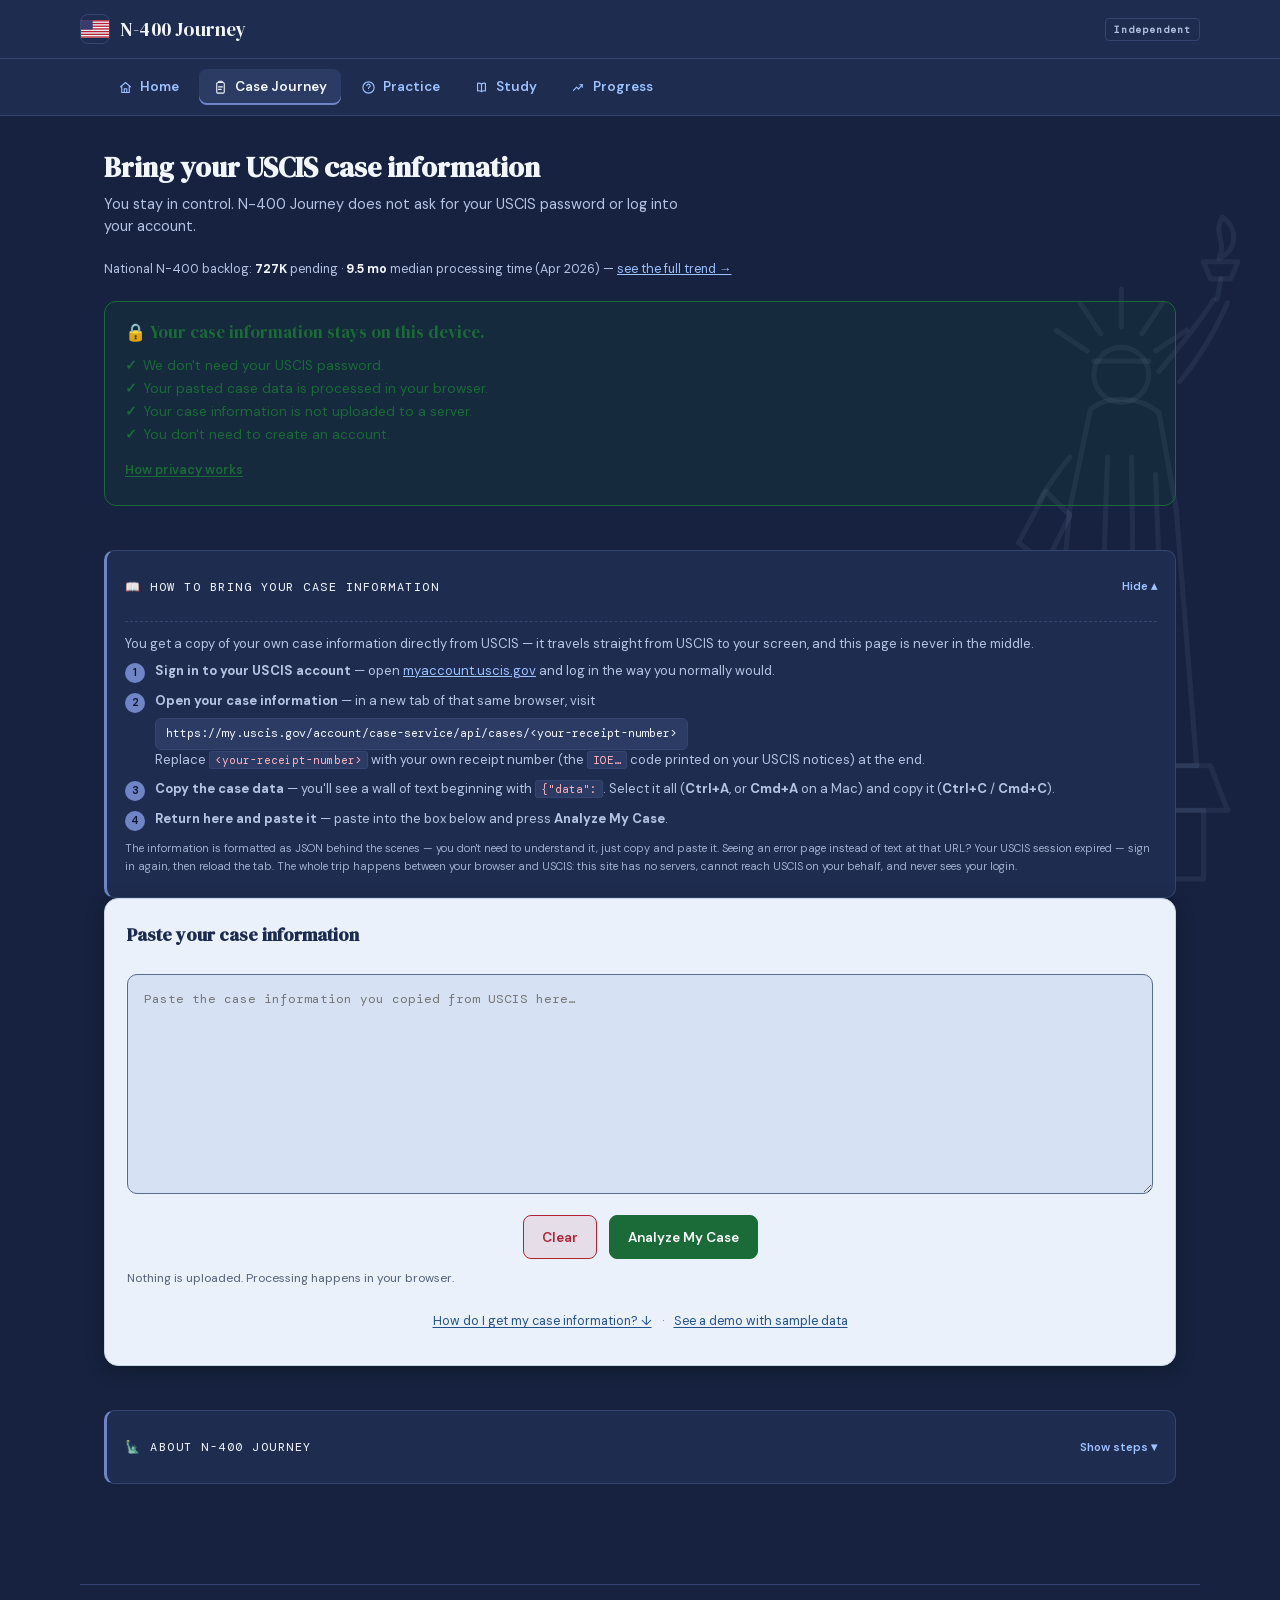
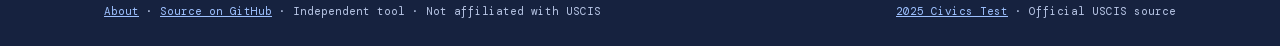
==== commit fd995b41: "Remove duplicate walkthrough block and fix zero-gap spacing on Case Journey case.html had two copies" ====
--- a/case.html
+++ b/case.html
@@ -27,8 +27,8 @@
   <meta name="twitter:title" content="Case Journey — Track Your N-400 Status | N-400 Journey" />
   <meta name="twitter:description" content="Paste the case JSON from your own USCIS account to see a plain-language event timeline, appointment dates and where things stand." />
   <meta name="twitter:image" content="https://app.n400journey.workers.dev/og-image.png" />
-  <link rel="stylesheet" href="css/style.css?v=29" />
-  <link rel="stylesheet" href="css/civics.css?v=29" />
+  <link rel="stylesheet" href="css/style.css?v=30" />
+  <link rel="stylesheet" href="css/civics.css?v=30" />
   <script type="application/ld+json">
   {
     "@context": "https://schema.org",
@@ -237,35 +237,6 @@
         </details>
       </div>
 
-      <!-- Instructions (collapsible) -->
-      <details class="api-guide" id="instructions">
-        <summary>
-          <h2 class="api-guide-title">📖 How to Get Your Case JSON</h2>
-          <span class="guide-toggle"></span>
-        </summary>
-        <div class="api-guide-body">
-          <p>The tracker reads a copy of your case record that you fetch yourself — it travels straight from USCIS to
-            your screen, and this page is never in the middle.</p>
-          <div class="api-step"><span class="step-num">1</span><span><strong>Sign in to USCIS</strong> — open
-              <a href="https://myaccount.uscis.gov/sign-in" target="_blank"
-                rel="noopener noreferrer">myaccount.uscis.gov</a> and log in the way you normally would.</span></div>
-          <div class="api-step"><span class="step-num">2</span><span><strong>Open your case's data URL</strong> — in a
-              new tab of that same browser, visit<br />
-              <code class="api-url">https://my.uscis.gov/account/case-service/api/cases/&lt;your-receipt-number&gt;</code><br />
-              Replace <code class="inline-code">&lt;your-receipt-number&gt;</code> with your own receipt number (the
-              <code class="inline-code">IOE…</code> code printed on your USCIS notices) at the end.</span></div>
-          <div class="api-step"><span class="step-num">3</span><span><strong>Copy everything on that page</strong> —
-              you'll see a wall of text beginning with <code class="inline-code">{"data":</code>. Select it all
-              (<strong>Ctrl+A</strong>, or <strong>Cmd+A</strong> on a Mac) and copy it (<strong>Ctrl+C</strong> /
-              <strong>Cmd+C</strong>).</span></div>
-          <div class="api-step"><span class="step-num">4</span><span><strong>Come back and analyze</strong> — paste
-              into the box at the top of this page and press <strong>Analyze Case</strong>.</span></div>
-          <p class="guide-note">Seeing an error page instead of text at that URL? Your USCIS session expired — sign in
-            again, then reload the tab. The whole trip happens between your browser and USCIS: this site has no
-            servers, cannot reach USCIS on your behalf, and never sees your login.</p>
-        </div>
-      </details>
-
       <!-- About & Important (collapsible) — one section, not two -->
       <details class="api-guide" id="about">
         <summary>
@@ -332,9 +303,9 @@
     </footer>
   </div>
 
-  <script src="js/case-history.js?v=29"></script>
-  <script src="data/n400-quarterly.js?v=29"></script>
-  <script src="js/main.js?v=29"></script>
+  <script src="js/case-history.js?v=30"></script>
+  <script src="data/n400-quarterly.js?v=30"></script>
+  <script src="js/main.js?v=30"></script>
 </body>
 
 </html>
--- a/css/civics.css
+++ b/css/civics.css
@@ -719,7 +719,7 @@
 .case-status-strip {
   background: var(--page-panel); border: 1px solid var(--page-border);
   border-left: 3px solid var(--rule-blue);
-  border-radius: 10px; padding: 14px 16px; margin-bottom: 22px;
+  border-radius: 10px; padding: 14px 16px; margin-top: 22px; margin-bottom: 22px;
   font-size: 13px; color: var(--on-page-muted);
 }
 
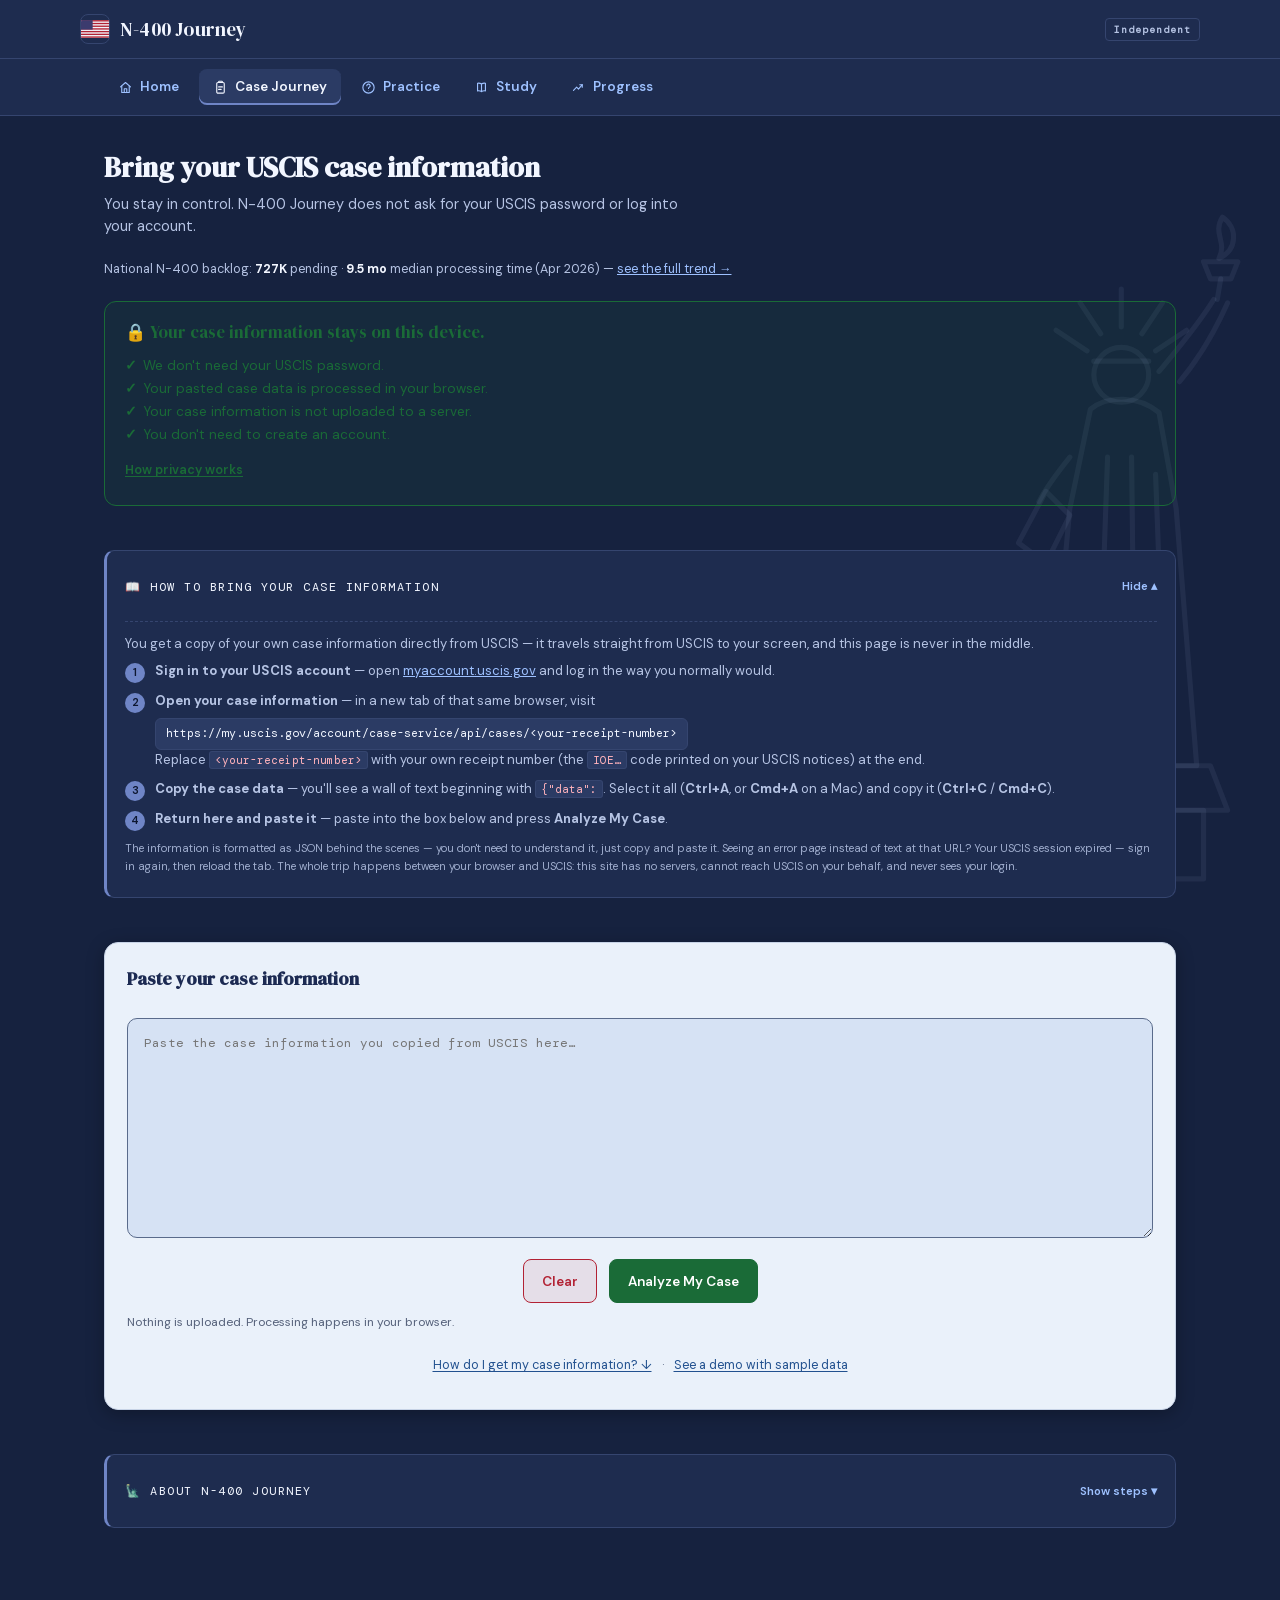
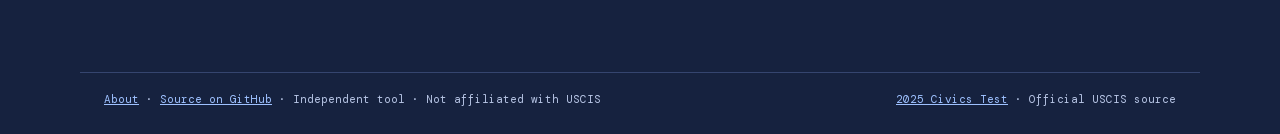
==== commit 7b7ad022: "Fix zero-gap spacing between Case Journey walkthrough and paste box .api-guide only had margin-top: " ====
--- a/case.html
+++ b/case.html
@@ -27,8 +27,8 @@
   <meta name="twitter:title" content="Case Journey — Track Your N-400 Status | N-400 Journey" />
   <meta name="twitter:description" content="Paste the case JSON from your own USCIS account to see a plain-language event timeline, appointment dates and where things stand." />
   <meta name="twitter:image" content="https://app.n400journey.workers.dev/og-image.png" />
-  <link rel="stylesheet" href="css/style.css?v=30" />
-  <link rel="stylesheet" href="css/civics.css?v=30" />
+  <link rel="stylesheet" href="css/style.css?v=32" />
+  <link rel="stylesheet" href="css/civics.css?v=32" />
   <script type="application/ld+json">
   {
     "@context": "https://schema.org",
@@ -303,9 +303,9 @@
     </footer>
   </div>
 
-  <script src="js/case-history.js?v=30"></script>
-  <script src="data/n400-quarterly.js?v=30"></script>
-  <script src="js/main.js?v=30"></script>
+  <script src="js/case-history.js?v=32"></script>
+  <script src="data/n400-quarterly.js?v=32"></script>
+  <script src="js/main.js?v=32"></script>
 </body>
 
 </html>
--- a/css/style.css
+++ b/css/style.css
@@ -442,6 +442,7 @@
 /* Instructions guide (collapsible) */
 .api-guide {
   margin-top: 44px;
+  margin-bottom: 44px;
   background: var(--page-panel);
   border: 1px solid var(--page-border);
   border-left: 3px solid var(--rule-blue);
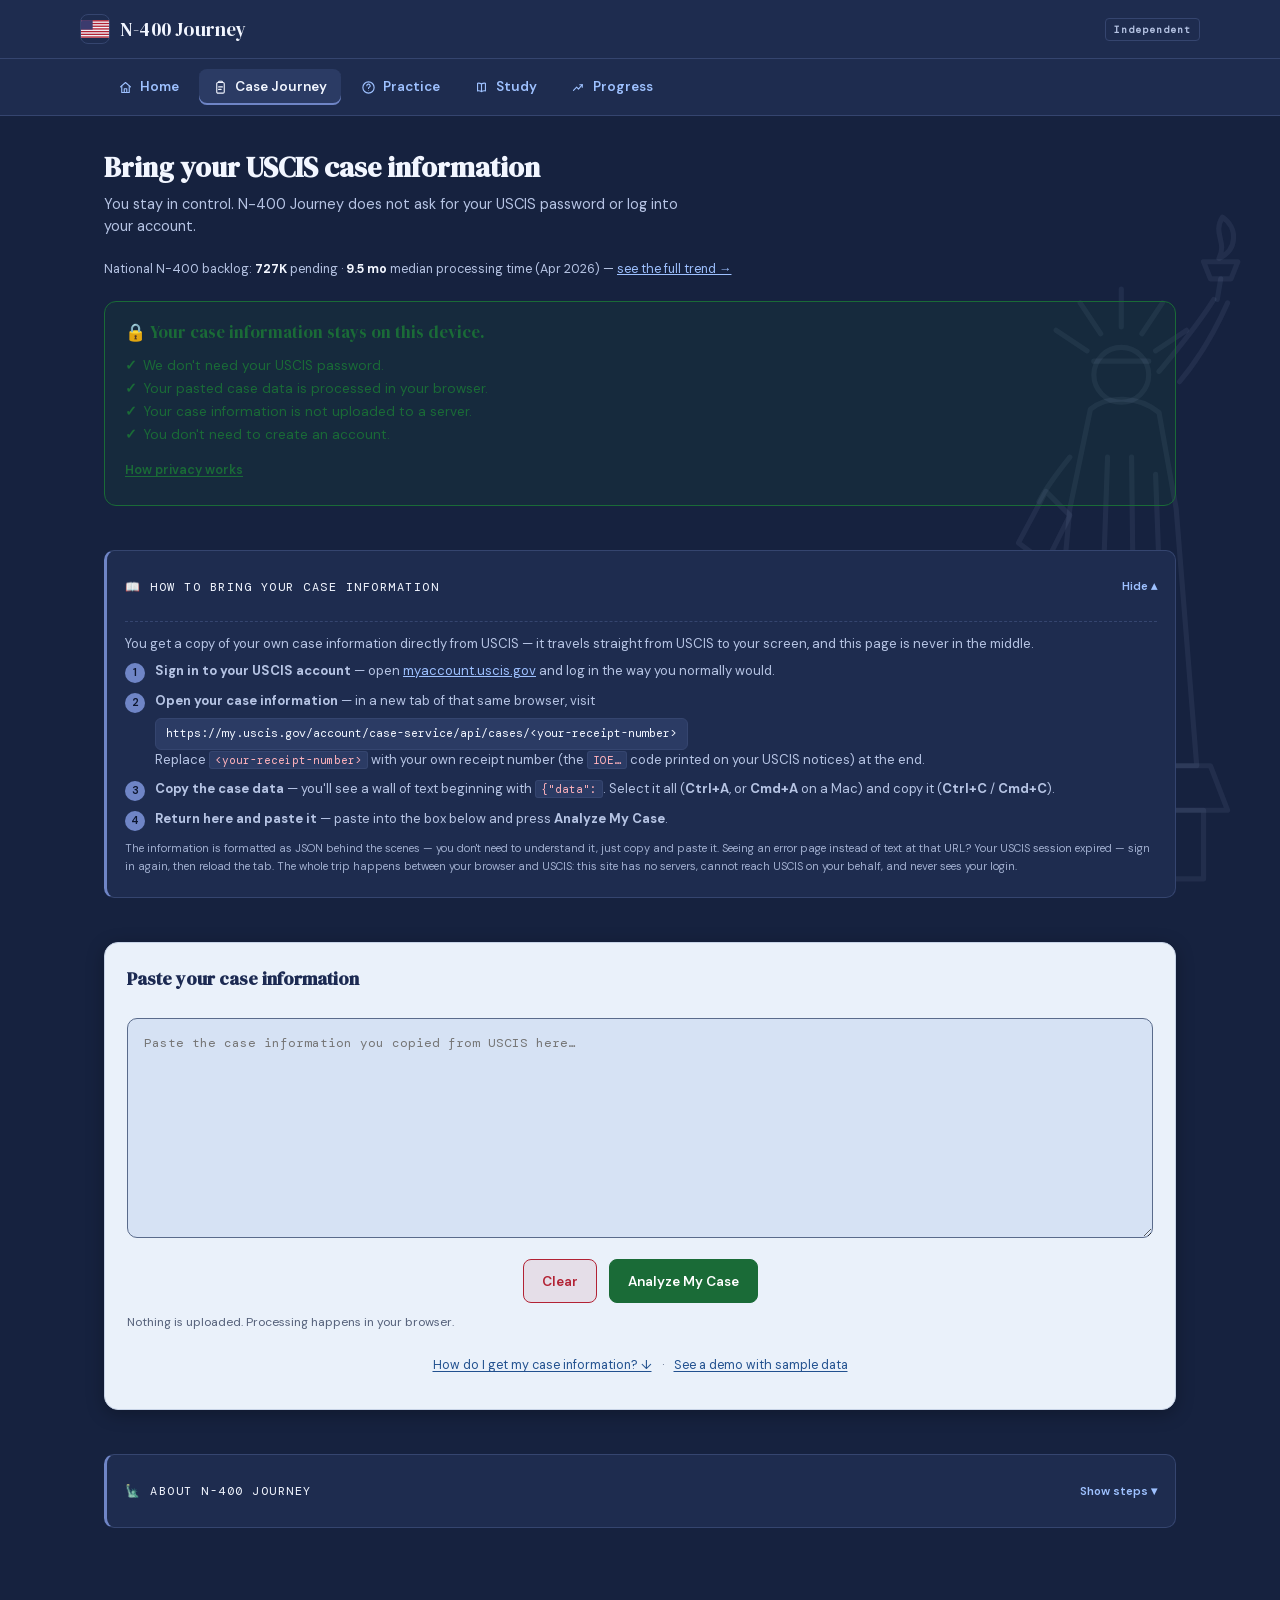
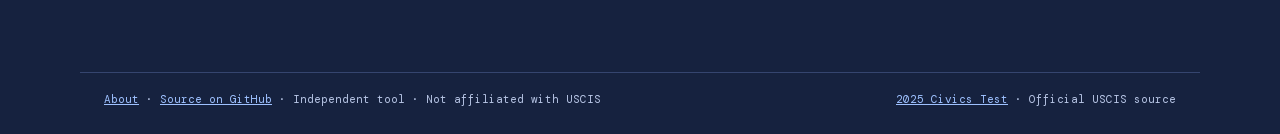
==== commit 22a0f726: "Redesign "Why people use N-400 Journey" as a tighter 2x2 icon grid Dropped "Plain-English case timel" ====
--- a/case.html
+++ b/case.html
@@ -27,8 +27,8 @@
   <meta name="twitter:title" content="Case Journey — Track Your N-400 Status | N-400 Journey" />
   <meta name="twitter:description" content="Paste the case JSON from your own USCIS account to see a plain-language event timeline, appointment dates and where things stand." />
   <meta name="twitter:image" content="https://app.n400journey.workers.dev/og-image.png" />
-  <link rel="stylesheet" href="css/style.css?v=32" />
-  <link rel="stylesheet" href="css/civics.css?v=32" />
+  <link rel="stylesheet" href="css/style.css?v=34" />
+  <link rel="stylesheet" href="css/civics.css?v=34" />
   <script type="application/ld+json">
   {
     "@context": "https://schema.org",
@@ -303,9 +303,9 @@
     </footer>
   </div>
 
-  <script src="js/case-history.js?v=32"></script>
-  <script src="data/n400-quarterly.js?v=32"></script>
-  <script src="js/main.js?v=32"></script>
+  <script src="js/case-history.js?v=34"></script>
+  <script src="data/n400-quarterly.js?v=34"></script>
+  <script src="js/main.js?v=34"></script>
 </body>
 
 </html>
--- a/css/civics.css
+++ b/css/civics.css
@@ -101,9 +101,9 @@
 }
 .sim-hero-stats strong { color: #fff; }
 .sim-hero .btn-sim-start {
-  background: #fff; color: var(--navy); border: 1px solid #fff;
-}
-.sim-hero .btn-sim-start:hover { background: #eef2fb; }
+  background: var(--green); color: #fff; border: 1px solid var(--green);
+}
+.sim-hero .btn-sim-start:hover { filter: brightness(1.12); }
 
 .sim-badge {
   display: inline-flex; align-items: center; gap: 6px;
@@ -573,16 +573,21 @@
 .why-us h2 {
   font-family: 'DM Serif Display', serif; font-size: 22px; color: var(--on-page); margin-bottom: 14px;
 }
-.why-us-list {
-  list-style: none; margin: 0; padding: 0;
-  display: grid; grid-template-columns: repeat(auto-fit, minmax(220px, 1fr)); gap: 10px 18px;
-}
-.why-us-list li {
-  font-size: 13.5px; color: var(--on-page-muted); padding-left: 22px; position: relative; line-height: 1.5;
-}
-.why-us-list li::before {
-  content: ''; position: absolute; left: 0; top: 6px; width: 10px; height: 10px; border-radius: 50%;
-  background: var(--star-done);
+.why-us-grid {
+  display: grid; grid-template-columns: repeat(2, 1fr); gap: 12px; max-width: 580px;
+}
+.why-us-item {
+  display: flex; align-items: center; gap: 12px;
+  background: var(--page-panel); border: 1px solid var(--page-border);
+  border-radius: 10px; padding: 14px 16px;
+}
+.why-us-icon {
+  width: 20px; height: 20px; flex-shrink: 0; color: var(--rule-blue);
+}
+.why-us-icon svg { width: 100%; height: 100%; }
+.why-us-label { font-size: 13.5px; color: var(--on-page-muted); line-height: 1.4; }
+@media (max-width: 480px) {
+  .why-us-grid { grid-template-columns: 1fr; }
 }
 
 .hub-journey { margin: 24px 0 32px; }
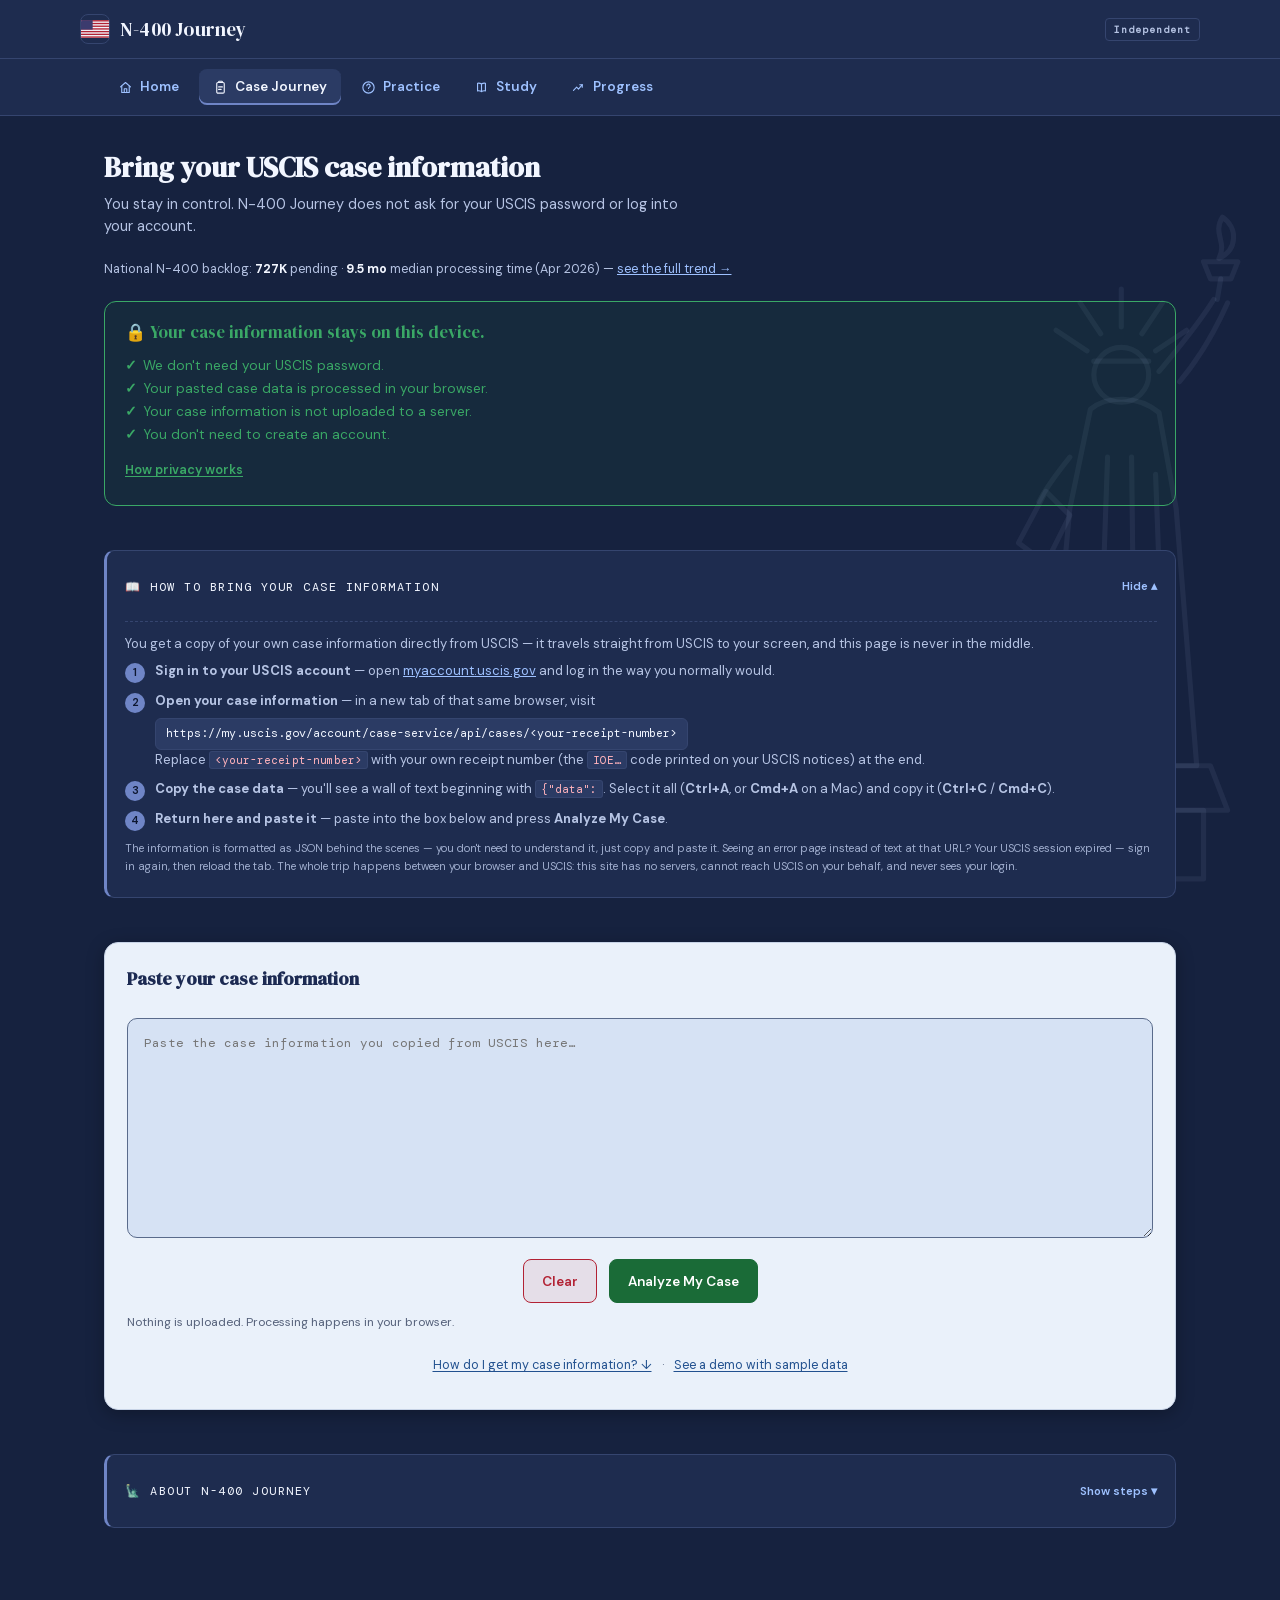
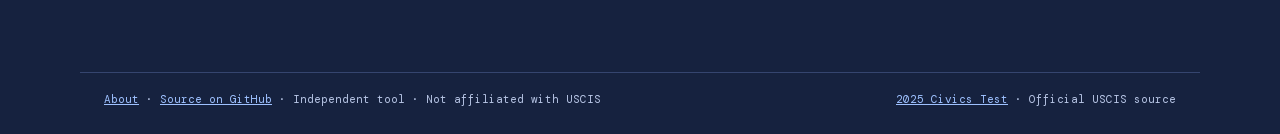
==== commit 96a91f05: "Fix two WCAG AA contrast failures found during accessibility audit - .mastery-legend used var(--text" ====
--- a/case.html
+++ b/case.html
@@ -27,8 +27,8 @@
   <meta name="twitter:title" content="Case Journey — Track Your N-400 Status | N-400 Journey" />
   <meta name="twitter:description" content="Paste the case JSON from your own USCIS account to see a plain-language event timeline, appointment dates and where things stand." />
   <meta name="twitter:image" content="https://app.n400journey.workers.dev/og-image.png" />
-  <link rel="stylesheet" href="css/style.css?v=34" />
-  <link rel="stylesheet" href="css/civics.css?v=34" />
+  <link rel="stylesheet" href="css/style.css?v=35" />
+  <link rel="stylesheet" href="css/civics.css?v=35" />
   <script type="application/ld+json">
   {
     "@context": "https://schema.org",
@@ -303,9 +303,9 @@
     </footer>
   </div>
 
-  <script src="js/case-history.js?v=34"></script>
-  <script src="data/n400-quarterly.js?v=34"></script>
-  <script src="js/main.js?v=34"></script>
+  <script src="js/case-history.js?v=35"></script>
+  <script src="data/n400-quarterly.js?v=35"></script>
+  <script src="js/main.js?v=35"></script>
 </body>
 
 </html>
--- a/css/style.css
+++ b/css/style.css
@@ -96,6 +96,7 @@
   --gold-dim: rgba(154, 103, 0, .12);
   --green: #1a6b37;
   --green-dim: rgba(26, 107, 55, .12);
+  --green-bright: #3aa866;
   --blue: #22518f;
   --blue-dim: rgba(34, 81, 143, .12);
   --purple: #5c3d94;
@@ -319,18 +320,18 @@
 /* Input panel */
 /* ══ PRIVACY CARD — prominent, plain-English, ahead of the walkthrough ══ */
 .privacy-card {
-  background: var(--green-dim); border: 1px solid var(--green);
+  background: var(--green-dim); border: 1px solid var(--green-bright);
   border-radius: 12px; padding: 18px 20px; margin-bottom: 20px;
 }
-.privacy-card-title { font-family: 'DM Serif Display', serif; font-size: 17px; color: var(--green); margin-bottom: 10px; }
+.privacy-card-title { font-family: 'DM Serif Display', serif; font-size: 17px; color: var(--green-bright); margin-bottom: 10px; }
 .privacy-card-list { list-style: none; margin: 0 0 4px; padding: 0; }
 .privacy-card-list li {
-  font-size: 13.5px; color: var(--green); line-height: 1.7; padding-left: 18px; position: relative;
+  font-size: 13.5px; color: var(--green-bright); line-height: 1.7; padding-left: 18px; position: relative;
 }
 .privacy-card-list li::before { content: '✓'; position: absolute; left: 0; font-weight: 700; }
 .privacy-card-details { margin-top: 8px; }
 .privacy-card-details summary {
-  cursor: pointer; list-style: none; font-size: 12.5px; font-weight: 600; color: var(--green);
+  cursor: pointer; list-style: none; font-size: 12.5px; font-weight: 600; color: var(--green-bright);
   text-decoration: underline; text-underline-offset: 2px; min-height: 32px; display: inline-flex; align-items: center;
 }
 .privacy-card-details summary::-webkit-details-marker { display: none; }
--- a/css/civics.css
+++ b/css/civics.css
@@ -419,7 +419,7 @@
 .mastery-seg.learning { background: var(--gold-bright, #d4a843); }
 .mastery-seg.missed { background: var(--red); }
 .mastery-seg.new { background: var(--surface2); }
-.mastery-legend { display: flex; flex-wrap: wrap; gap: 14px; font-size: 12px; color: var(--text-muted); margin-bottom: 26px; }
+.mastery-legend { display: flex; flex-wrap: wrap; gap: 14px; font-size: 12px; color: var(--on-page-muted); margin-bottom: 26px; }
 .mastery-legend span { display: inline-flex; align-items: center; gap: 6px; }
 .mastery-dot { width: 9px; height: 9px; border-radius: 50%; display: inline-block; }
 .mastery-dot.mastered { background: var(--green); }
